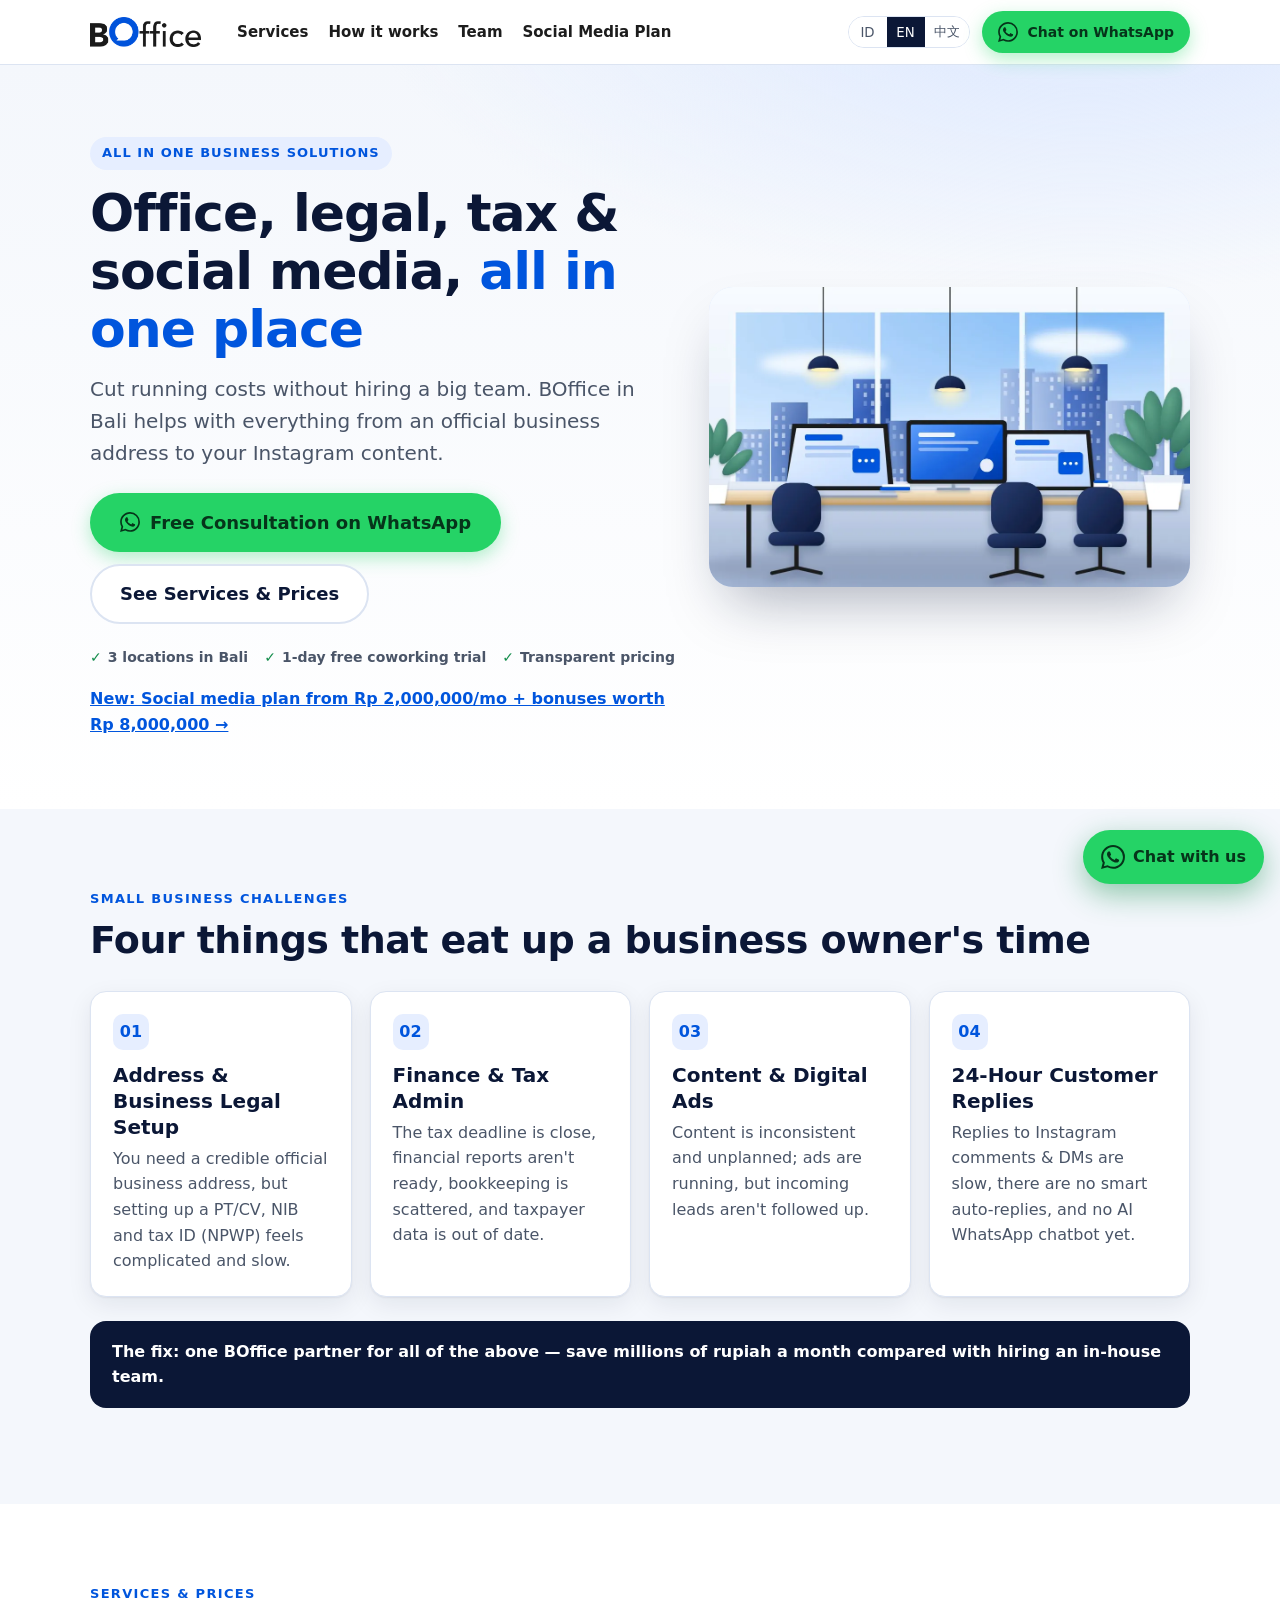
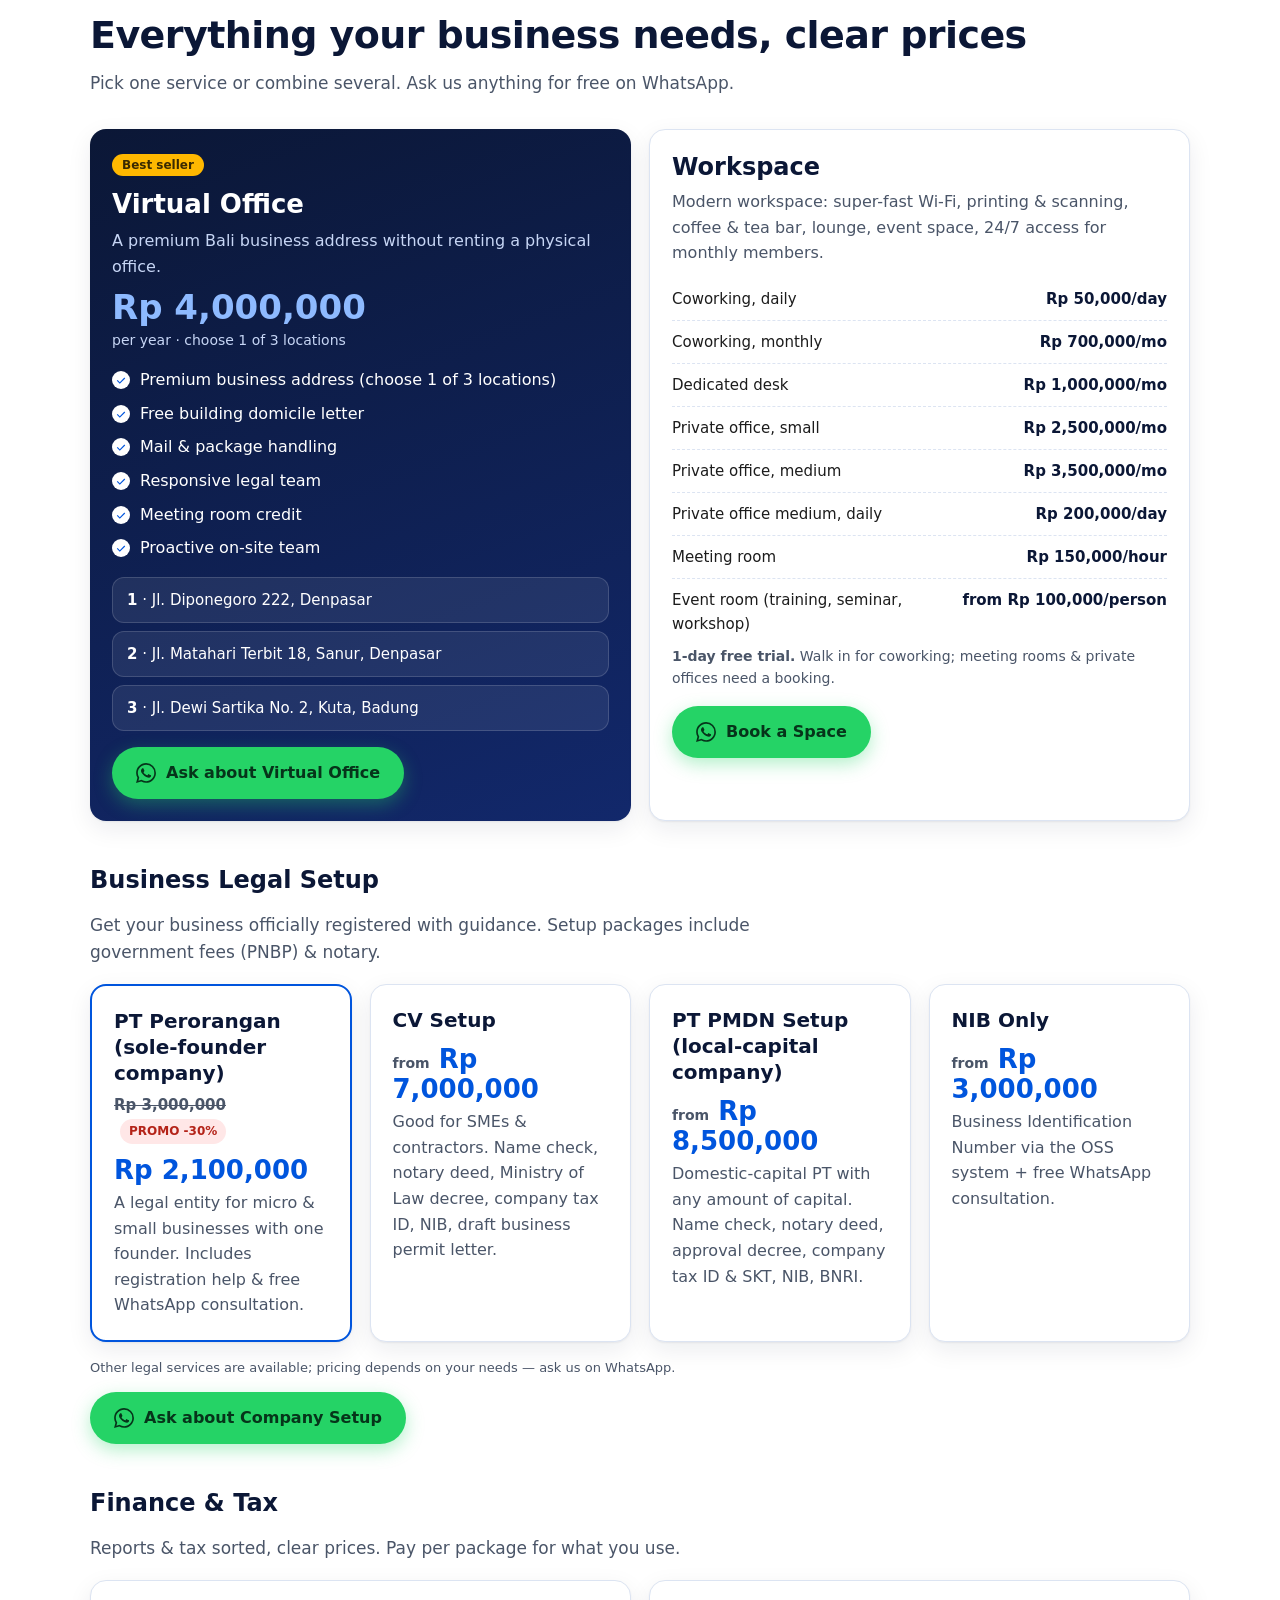
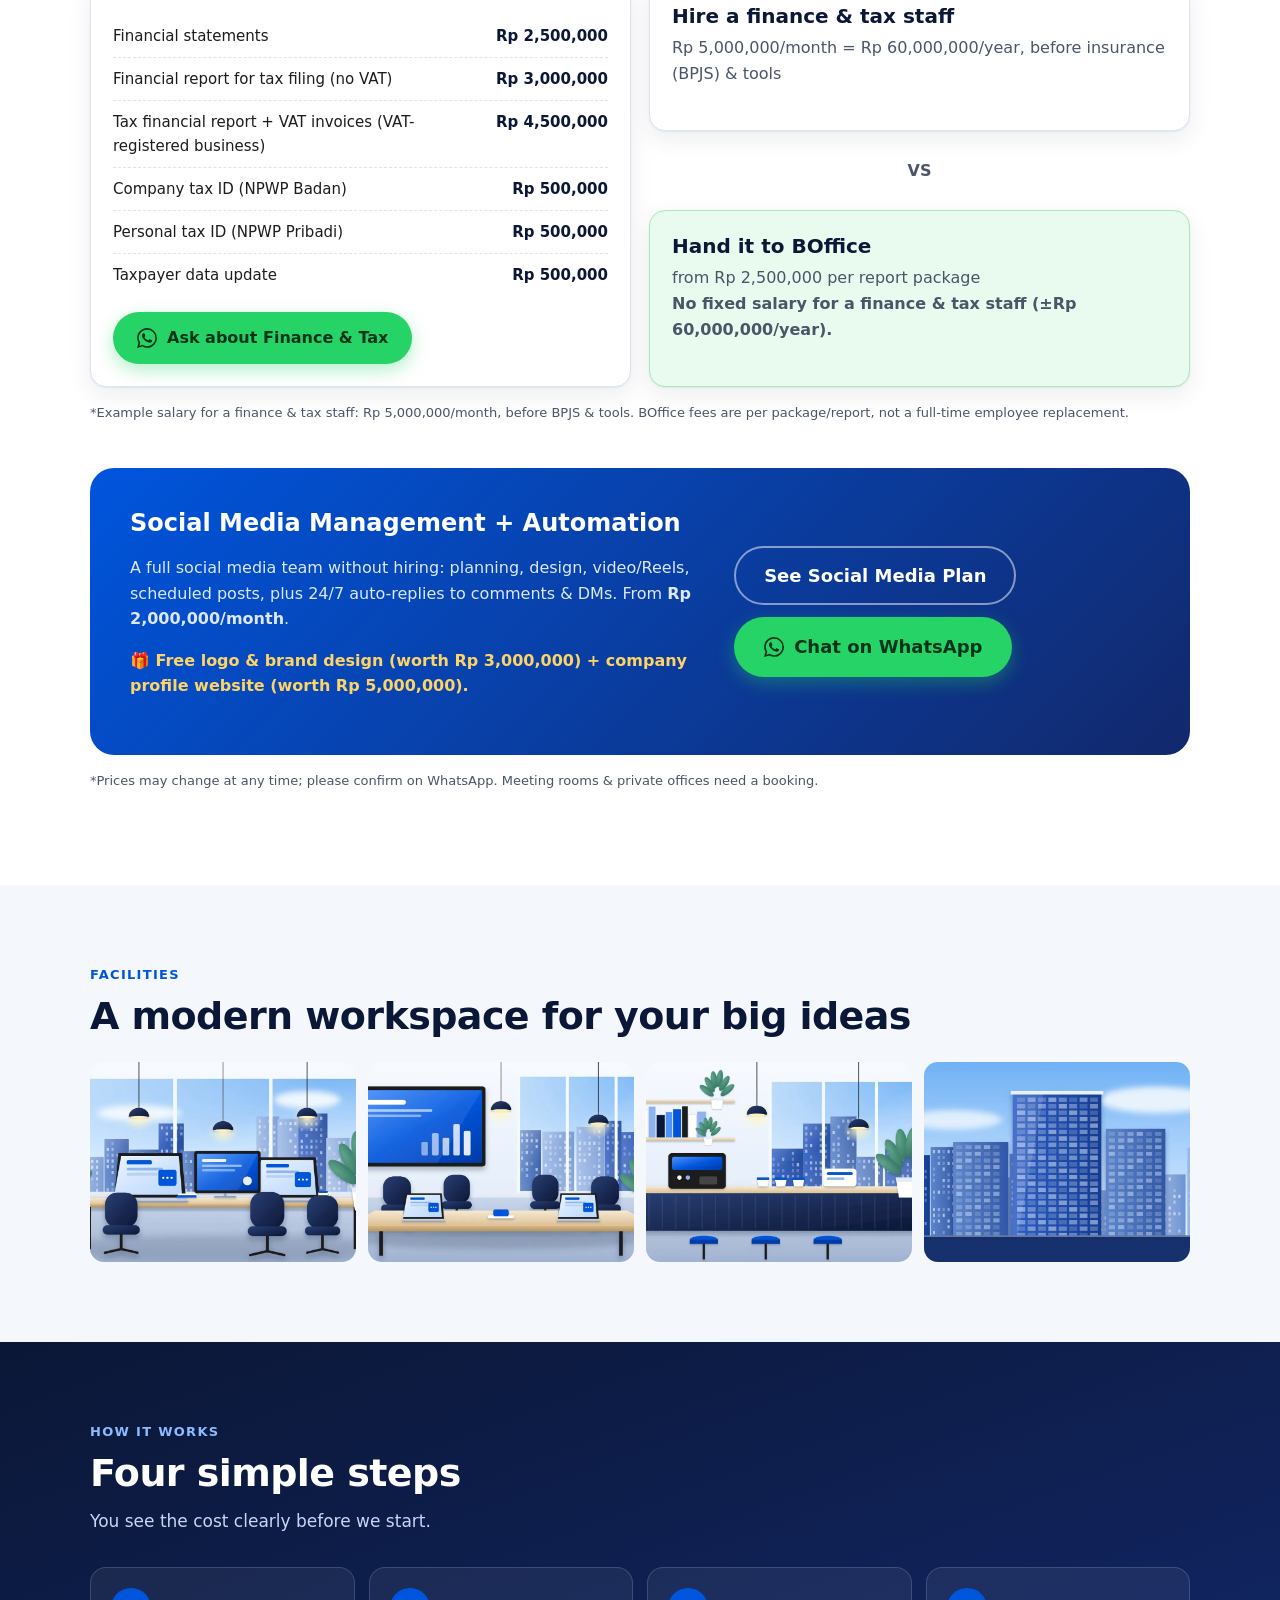
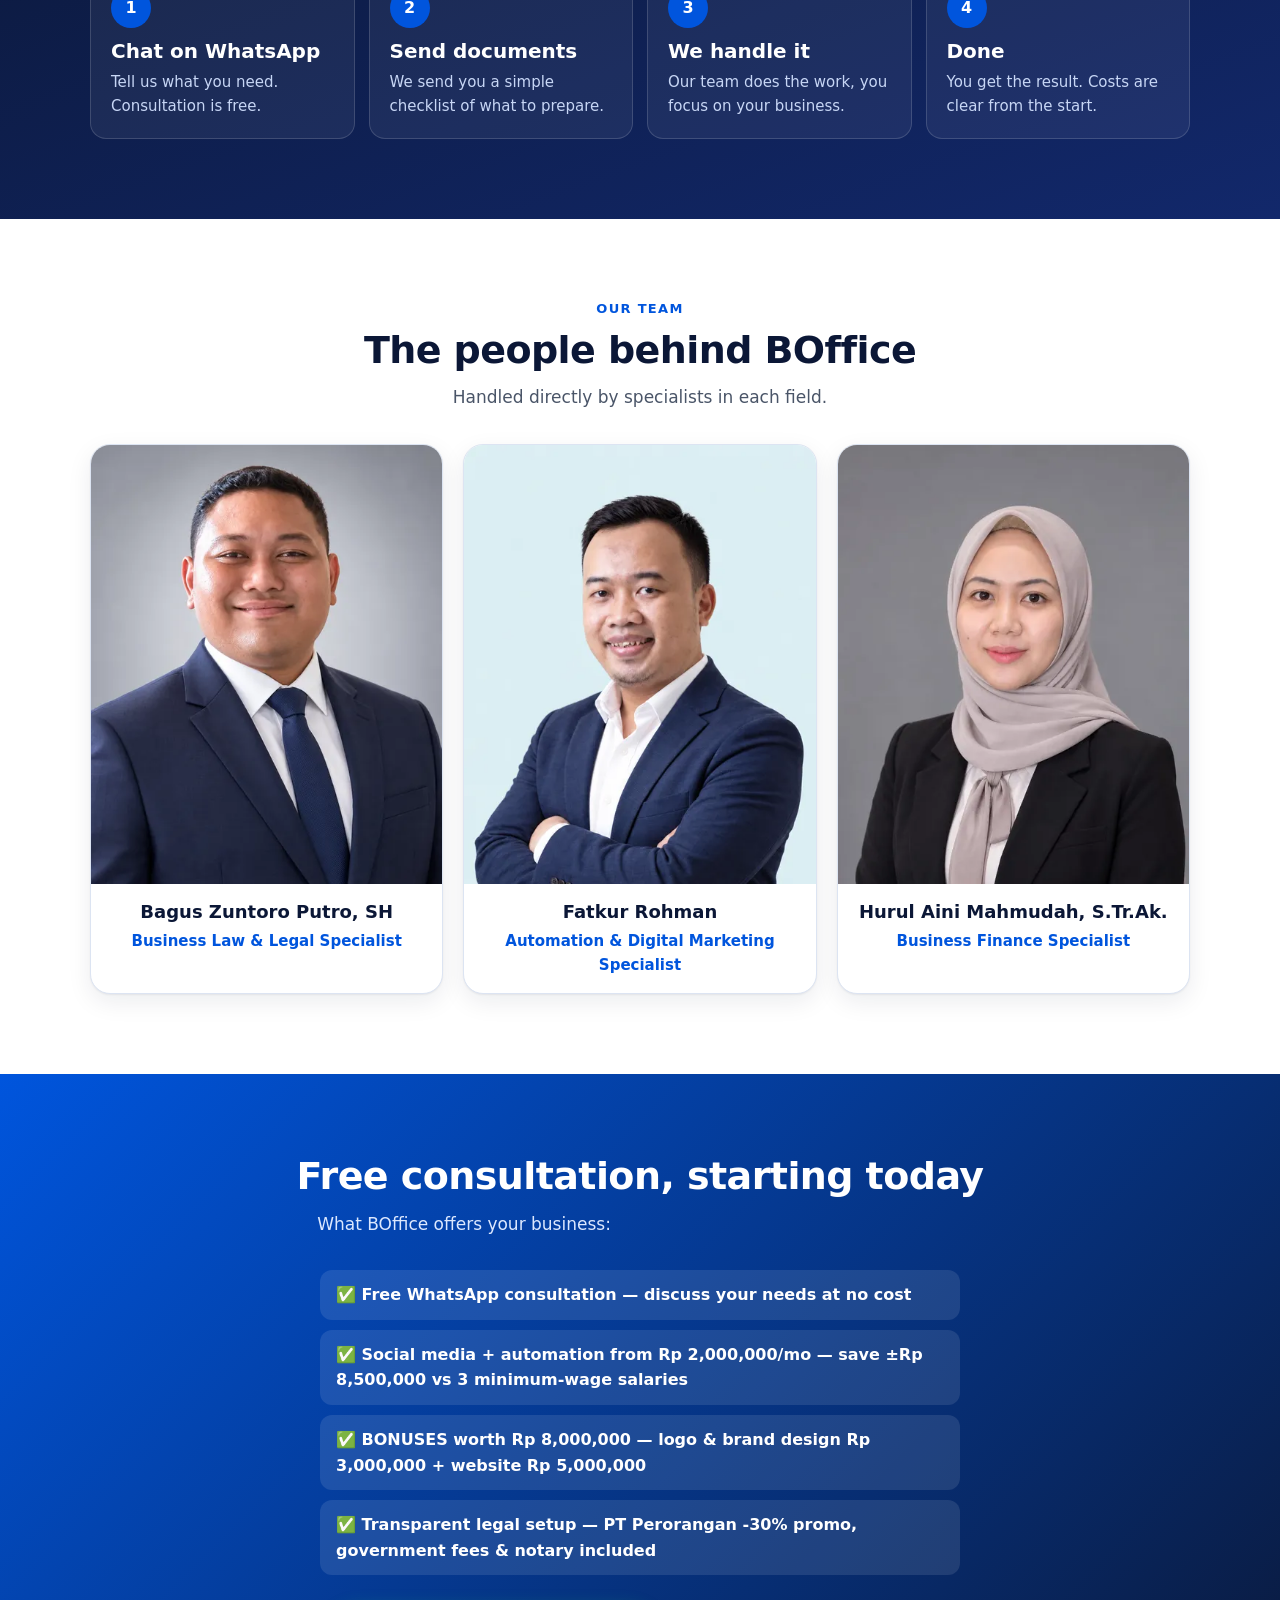
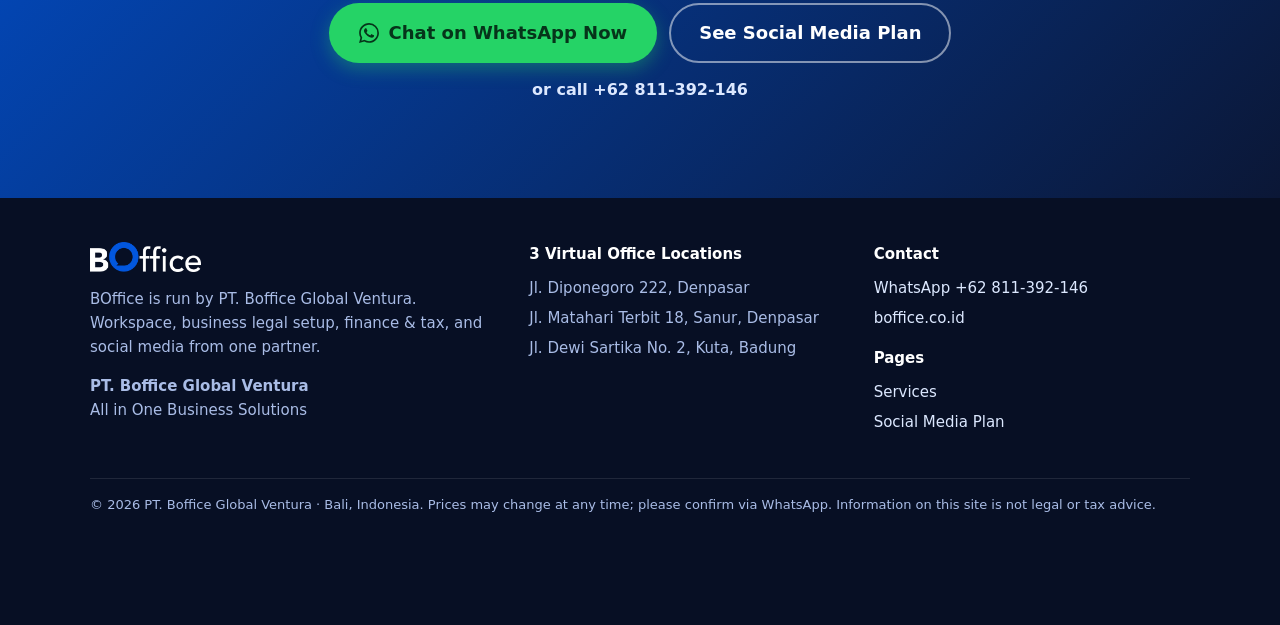
==== index.html @ a7f520ae "Initial BOffice landing pages (ID/EN/ZH)" ====
<!doctype html>
<html lang="id"><head>
<meta charset="utf-8"><meta name="viewport" content="width=device-width,initial-scale=1">
<title data-i18n-title="index_title">BOffice – Virtual Office, Legalitas, Pajak & Sosmed di Bali | All in One Business Solutions</title>
<meta name="description" content="Satu mitra untuk virtual office (3 lokasi di Bali), coworking, pendirian PT/CV, laporan keuangan & pajak, dan kelola media sosial. Konsultasi gratis via WhatsApp." data-i18n-meta="index_desc">
<meta property="og:title" content="BOffice – Virtual Office, Legalitas, Pajak & Sosmed di Bali | All in One Business Solutions" data-i18n-meta="index_title"><meta property="og:description" content="Satu mitra untuk virtual office (3 lokasi di Bali), coworking, pendirian PT/CV, laporan keuangan & pajak, dan kelola media sosial. Konsultasi gratis via WhatsApp." data-i18n-meta="index_desc">
<meta property="og:type" content="website"><meta property="og:url" content="https://boffice.co.id/">
<meta property="og:image" content="https://boffice.co.id/assets/office.webp"><meta name="theme-color" content="#0B1736">
<link rel="canonical" href="https://boffice.co.id/">
<link rel="icon" href="assets/favicon.webp" type="image/webp">
<link rel="preload" as="image" href="assets/office.webp">
<link rel="stylesheet" href="assets/styles.css">
<script src="assets/i18n.js" defer></script>
<script type="application/ld+json">{"@context": "https://schema.org", "@type": "LocalBusiness", "name": "BOffice", "legalName": "PT. Boffice Global Ventura", "slogan": "All in One Business Solutions", "url": "https://boffice.co.id/", "telephone": "+62811392146", "image": "https://boffice.co.id/assets/office.webp", "address": [{"@type": "PostalAddress", "streetAddress": "Jl. Diponegoro 222", "addressLocality": "Denpasar", "addressRegion": "Bali", "addressCountry": "ID"}, {"@type": "PostalAddress", "streetAddress": "Jl. Matahari Terbit 18, Sanur", "addressLocality": "Denpasar", "addressRegion": "Bali", "addressCountry": "ID"}, {"@type": "PostalAddress", "streetAddress": "Jl. Dewi Sartika No. 2, Kuta", "addressLocality": "Badung", "addressRegion": "Bali", "addressCountry": "ID"}]}</script>
</head><body data-page="index">
<svg width="0" height="0" style="position:absolute" aria-hidden="true"><symbol id="wa" viewBox="0 0 24 24"><path fill="currentColor" d="M17.472 14.382c-.297-.149-1.758-.867-2.03-.967-.273-.099-.471-.148-.67.15-.197.297-.767.966-.94 1.164-.173.199-.347.223-.644.075-.297-.15-1.255-.463-2.39-1.475-.883-.788-1.48-1.761-1.653-2.059-.173-.297-.018-.458.13-.606.134-.133.298-.347.446-.52.149-.174.198-.298.298-.497.099-.198.05-.371-.025-.52-.075-.149-.669-1.612-.916-2.207-.242-.579-.487-.5-.669-.51-.173-.008-.371-.01-.57-.01-.198 0-.52.074-.792.372-.272.297-1.04 1.016-1.04 2.479 0 1.462 1.065 2.875 1.213 3.074.149.198 2.096 3.2 5.077 4.487.709.306 1.262.489 1.694.625.712.227 1.36.195 1.871.118.571-.085 1.758-.719 2.006-1.413.248-.694.248-1.289.173-1.413-.074-.124-.272-.198-.57-.347m-5.421 7.403h-.004a9.87 9.87 0 01-5.031-1.378l-.361-.214-3.741.982.998-3.648-.235-.374a9.86 9.86 0 01-1.51-5.26c.001-5.45 4.436-9.884 9.888-9.884 2.64 0 5.122 1.03 6.988 2.898a9.825 9.825 0 012.893 6.994c-.003 5.45-4.437 9.884-9.885 9.884m8.413-18.297A11.815 11.815 0 0012.05 0C5.495 0 .16 5.335.157 11.892c0 2.096.547 4.142 1.588 5.945L.057 24l6.305-1.654a11.882 11.882 0 005.683 1.448h.005c6.554 0 11.89-5.335 11.893-11.893a11.821 11.821 0 00-3.48-8.413Z"/></symbol></svg>
<a class="skip" href="#main" data-i18n="skip">Langsung ke konten</a>
<header class="hd"><div class="wrap">
<a class="logo" href="index.html"><img src="assets/logo.webp" width="400" height="108" data-i18n-attr="alt:logo_alt" alt="Logo BOffice"></a>
<nav class="nav" aria-label="Menu"><a href="#layanan" data-i18n="nav_services">Layanan</a><a href="#cara-kerja" data-i18n="nav_how">Cara Kerja</a><a href="#tim" data-i18n="nav_team">Tim</a><a href="sosmed.html" data-i18n="nav_sosmed">Paket Sosmed</a></nav><div class="sp"></div>
<div class="lang" role="group" data-i18n-attr="aria-label:lang_label" aria-label="Pilih bahasa"><button type="button" data-lang="id" aria-pressed="false">ID</button><button type="button" data-lang="en" aria-pressed="false">EN</button><button type="button" data-lang="zh" aria-pressed="false" lang="zh-Hans">中文</button></div>
<a class="btn btn-wa btn-sm" data-wa="wa_general" href="https://wa.me/62811392146?text=Halo%20BOffice%2C%20saya%20ingin%20konsultasi%20gratis%20tentang%20layanan%20BOffice." rel="noopener" target="_blank"><svg aria-hidden="true" focusable="false"><use href="#wa"/></svg><span data-i18n="wa_short">Chat WhatsApp</span></a>
</div></header>
<main id="main">

<section class="hero"><div class="wrap">
<div>
<span class="eyebrow" data-i18n="h_eyebrow">All in One Business Solutions</span>
<h1 data-i18n="h_title">Urus kantor, legalitas, pajak & sosmed <em>di satu tempat</em></h1>
<p class="lead" data-i18n="h_lead">Hemat biaya operasional tanpa rekrut banyak karyawan. BOffice di Bali siap bantu dari alamat bisnis resmi sampai konten Instagram Anda.</p>
<div class="ctas"><a class="btn btn-wa btn-lg" data-wa="wa_general" href="https://wa.me/62811392146?text=Halo%20BOffice%2C%20saya%20ingin%20konsultasi%20gratis%20tentang%20layanan%20BOffice." rel="noopener" target="_blank"><svg aria-hidden="true" focusable="false"><use href="#wa"/></svg><span data-i18n="h_cta">Konsultasi Gratis via WhatsApp</span></a><a class="btn btn-ghost btn-lg" href="#layanan" data-i18n="h_cta2">Lihat Layanan & Harga</a></div>
<ul class="chips"><li data-i18n="h_chip1">3 lokasi di Bali</li><li data-i18n="h_chip2">Free trial coworking 1 hari</li><li data-i18n="h_chip3">Harga transparan</li></ul>
<p style="margin:18px 0 0"><a href="sosmed.html" style="font-weight:700" data-i18n="h_sos">Baru: Paket Sosmed mulai Rp 2.000.000/bln + bonus senilai Rp 8.000.000 →</a></p>
</div>
<div class="hero-img"><img src="assets/office.webp" width="1200" height="675" fetchpriority="high" data-i18n-attr="alt:h_img_alt" alt="Ruang kerja modern BOffice"></div>
</div></section>

<section class="alt" id="tantangan"><div class="wrap">
<p class="kicker" data-i18n="pain_k">Tantangan UMKM</p><h2 data-i18n="pain_h">Empat urusan yang sering menyita waktu pebisnis</h2>
<div class="grid g4" style="margin-top:28px">
<div class="card"><span class="num">01</span><h3 data-i18n="p1_h">Alamat & Legalitas Usaha</h3><p data-i18n="p1_p">Butuh alamat bisnis resmi yang kredibel, sementara pendirian PT/CV, NIB, dan NPWP terasa rumit dan menyita waktu.</p></div><div class="card"><span class="num">02</span><h3 data-i18n="p2_h">Administrasi Keuangan & Pajak</h3><p data-i18n="p2_p">Tenggat lapor pajak mendekat, laporan keuangan belum siap, pembukuan tercecer, dan data wajib pajak belum diperbarui.</p></div><div class="card"><span class="num">03</span><h3 data-i18n="p3_h">Konten & Iklan Digital</h3><p data-i18n="p3_p">Konten tidak konsisten dan kurang terencana; iklan digital jalan, tetapi prospek yang masuk tidak di-follow-up.</p></div><div class="card"><span class="num">04</span><h3 data-i18n="p4_h">Respon Pelanggan 24 Jam</h3><p data-i18n="p4_p">Balasan komentar & DM Instagram lambat, belum ada balasan otomatis sesuai konteks, dan belum punya WhatsApp chatbot AI.</p></div>
</div>
<p class="callout" data-i18n="pain_sol">Solusinya: satu mitra BOffice untuk semua urusan di atas — hemat hingga jutaan rupiah per bulan dibanding rekrut tim in-house.</p>
</div></section>

<section id="layanan"><div class="wrap">
<p class="kicker" data-i18n="svc_k">Layanan & Harga</p><h2 data-i18n="svc_h">Semua yang bisnis Anda butuhkan, harga jelas</h2><p class="sub" data-i18n="svc_sub">Pilih satu layanan atau gabungkan sesuai kebutuhan. Semua bisa dikonsultasikan gratis via WhatsApp.</p>

<div class="svc" id="virtual-office">
<div class="feat">
<div class="card featured">
<span class="tag" style="background:#FFB800;color:#3A2A00;font-size:12px;font-weight:800;padding:4px 10px;border-radius:999px" data-i18n="tag_top">Unggulan</span>
<h3 style="margin-top:12px;font-size:26px" data-i18n="vo_h">Virtual Office</h3><p data-i18n="vo_p">Alamat bisnis premium di Bali tanpa sewa kantor fisik.</p>
<div class="big"><span data-p="4000000">Rp 4.000.000</span></div><div class="per" data-i18n="per_year">per tahun · pilih 1 dari 3 lokasi</div>
<ul class="ticks"><li data-i18n="vo_f1">Alamat bisnis premium (pilih 1 dari 3 lokasi)</li><li data-i18n="vo_f2">Surat keterangan gedung gratis</li><li data-i18n="vo_f3">Mail & package handling</li><li data-i18n="vo_f4">Tim legal responsif</li><li data-i18n="vo_f5">Kredit ruang meeting</li><li data-i18n="vo_f6">Tim proaktif di lokasi</li></ul>
<ul class="locs"><li><b>1</b> · <span data-i18n="loc1">Jl. Diponegoro 222, Denpasar</span></li><li><b>2</b> · <span data-i18n="loc2">Jl. Matahari Terbit 18, Sanur, Denpasar</span></li><li><b>3</b> · <span data-i18n="loc3">Jl. Dewi Sartika No. 2, Kuta, Badung</span></li></ul>
<a class="btn btn-wa" data-wa="wa_vo" href="https://wa.me/62811392146?text=Halo%20BOffice%2C%20saya%20tertarik%20Virtual%20Office%20%28Rp%204.000.000/tahun%29.%20Mohon%20info%20lokasi%20%26%20ketersediaannya." rel="noopener" target="_blank"><svg aria-hidden="true" focusable="false"><use href="#wa"/></svg><span data-i18n="vo_cta">Tanya Virtual Office</span></a>
</div>
<div class="card" id="working-space">
<h3 style="font-size:24px" data-i18n="ws_h">Working Space</h3><p data-i18n="ws_p">Ruang kerja modern: Wi-Fi super cepat, printing & scanning, coffee & tea bar, lounge, event space, akses 24/7 untuk member bulanan.</p>
<ul class="plist">
<li><span data-i18n="ws_cw">Coworking harian</span><b><span data-p="50000">Rp 50.000</span><span data-i18n="u_day">/hari</span></b></li>
<li><span data-i18n="ws_cwm">Coworking bulanan</span><b><span data-p="700000">Rp 700.000</span><span data-i18n="u_mo">/bln</span></b></li>
<li><span data-i18n="ws_dd">Dedicated desk (meja tetap)</span><b><span data-p="1000000">Rp 1.000.000</span><span data-i18n="u_mo">/bln</span></b></li>
<li><span data-i18n="ws_ps">Private office small</span><b><span data-p="2500000">Rp 2.500.000</span><span data-i18n="u_mo">/bln</span></b></li>
<li><span data-i18n="ws_pm">Private office medium</span><b><span data-p="3500000">Rp 3.500.000</span><span data-i18n="u_mo">/bln</span></b></li>
<li><span data-i18n="ws_pmd">Private office medium harian</span><b><span data-p="200000">Rp 200.000</span><span data-i18n="u_day">/hari</span></b></li>
<li><span data-i18n="ws_mt">Ruang meeting</span><b><span data-p="150000">Rp 150.000</span><span data-i18n="u_hr">/jam</span></b></li>
<li><span data-i18n="ws_ev">Ruang acara (training, seminar, workshop)</span><b data-i18n="u_from_pp">mulai Rp 100.000/orang</b></li>
</ul>
<p class="note" style="font-size:14px" data-i18n="ws_trial"><b>Free trial 1 hari.</b> Coworking bisa langsung datang; ruang meeting & private office perlu reservasi.</p>
<a class="btn btn-wa" data-wa="wa_space" href="https://wa.me/62811392146?text=Halo%20BOffice%2C%20saya%20ingin%20tanya%20ruang%20kerja%20%28coworking%20/%20desk%20/%20private%20office%20/%20meeting%20/%20acara%29." rel="noopener" target="_blank"><svg aria-hidden="true" focusable="false"><use href="#wa"/></svg><span data-i18n="ws_cta">Reservasi Ruang</span></a>
</div>
</div></div>

<div class="svc" id="legalitas">
<div class="svc-hd"><h3 style="font-size:24px;margin:0" data-i18n="lg_h">Legalitas Usaha</h3></div>
<p class="sub" style="margin-bottom:18px" data-i18n="lg_p">Badan usaha resmi, proses didampingi. Paket pendirian sudah termasuk PNBP & jasa notaris.</p>
<div class="grid g4">
<div class="card" style="border:2px solid var(--b)"><h3 data-i18n="lg1_h">PT Perorangan</h3><div><span class="strike"><span data-p="3000000">Rp 3.000.000</span></span><span class="badge" data-i18n="promo">PROMO -30%</span></div><div class="price"><span data-p="2100000">Rp 2.100.000</span></div><p data-i18n="lg1_p">Badan hukum untuk usaha mikro & kecil dengan satu pendiri. Termasuk pendampingan pendaftaran & konsultasi WhatsApp gratis.</p></div>
<div class="card"><h3 data-i18n="lg2_h">Pendirian CV</h3><div class="price"><small data-i18n="from">mulai</small> <span data-p="7000000">Rp 7.000.000</span></div><p data-i18n="lg2_p">Cocok untuk UMKM & kontraktor. Nama, akta notaris, SK Kemenkumham, NPWP Badan, NIB, draft surat izin usaha.</p></div>
<div class="card"><h3 data-i18n="lg3_h">Pendirian PT PMDN</h3><div class="price"><small data-i18n="from">mulai</small> <span data-p="8500000">Rp 8.500.000</span></div><p data-i18n="lg3_p">PT modal dalam negeri, bebas modal berapa saja. Nama, akta notaris, SK pengesahan, NPWP Badan & SKT, NIB, BNRI.</p></div>
<div class="card"><h3 data-i18n="lg4_h">NIB Only</h3><div class="price"><small data-i18n="from">mulai</small> <span data-p="3000000">Rp 3.000.000</span></div><p data-i18n="lg4_p">Nomor Induk Berusaha melalui sistem OSS + konsultasi WhatsApp gratis.</p></div>
</div>
<p class="note" data-i18n="lg_note">Layanan legal lainnya tersedia, biaya disesuaikan kebutuhan — konsultasikan via WhatsApp.</p>
<a class="btn btn-wa" data-wa="wa_legal" href="https://wa.me/62811392146?text=Halo%20BOffice%2C%20saya%20ingin%20konsultasi%20pendirian%20usaha%20%28PT%20Perorangan%20/%20CV%20/%20PT%20/%20NIB%29." rel="noopener" target="_blank"><svg aria-hidden="true" focusable="false"><use href="#wa"/></svg><span data-i18n="lg_cta">Konsultasi Legalitas</span></a>
</div>

<div class="svc" id="keuangan">
<div class="svc-hd"><h3 style="font-size:24px;margin:0" data-i18n="fn_h">Keuangan & Pajak</h3></div>
<p class="sub" style="margin-bottom:18px" data-i18n="fn_p">Laporan & pajak beres, harga jelas. Bayar per paket sesuai layanan yang diambil.</p>
<div class="feat">
<div class="card"><ul class="plist">
<li><span data-i18n="fn1">Penyusunan laporan keuangan</span><b><span data-p="2500000">Rp 2.500.000</span></b></li>
<li><span data-i18n="fn2">Laporan keuangan untuk pelaporan pajak (tanpa PPN)</span><b><span data-p="3000000">Rp 3.000.000</span></b></li>
<li><span data-i18n="fn3">Laporan keuangan pajak + faktur PPN (usaha PKP)</span><b><span data-p="4500000">Rp 4.500.000</span></b></li>
<li><span data-i18n="fn4">NPWP Badan</span><b><span data-p="500000">Rp 500.000</span></b></li>
<li><span data-i18n="fn5">NPWP Pribadi</span><b><span data-p="500000">Rp 500.000</span></b></li>
<li><span data-i18n="fn6">Perubahan data wajib pajak</span><b><span data-p="500000">Rp 500.000</span></b></li>
</ul><a class="btn btn-wa" data-wa="wa_fin" href="https://wa.me/62811392146?text=Halo%20BOffice%2C%20saya%20ingin%20konsultasi%20laporan%20keuangan%20%26%20pajak%20usaha%20saya." rel="noopener" target="_blank"><svg aria-hidden="true" focusable="false"><use href="#wa"/></svg><span data-i18n="fn_cta">Konsultasi Keuangan & Pajak</span></a></div>
<div class="vs">
<div class="card bad"><h3 data-i18n="fn_vs_bad">Rekrut staff keuangan & pajak</h3><p data-i18n="fn_vs_bad_p">Rp 5.000.000/bulan = Rp 60.000.000/tahun, belum BPJS & tools</p></div>
<div class="vsx" data-i18n="vs">VS</div>
<div class="card good"><h3 data-i18n="fn_vs_good">Serahkan ke BOffice</h3><p data-i18n="fn_vs_good_p">mulai Rp 2.500.000 per paket laporan</p><p class="save" data-i18n="fn_save">Tanpa menanggung gaji tetap staff keuangan & pajak (±Rp 60.000.000/tahun).</p></div>
</div>
</div>
<p class="note" data-i18n="fn_note">*Ilustrasi gaji staff keuangan & pajak Rp 5.000.000/bln, belum termasuk BPJS & tools. Biaya BOffice dihitung per paket/laporan, bukan pengganti karyawan penuh waktu.</p>
</div>

<div class="svc" id="sosmed">
<div class="teaser">
<div><h3 data-i18n="sm_h">Social Media Management + Automation</h3><p data-i18n="sm_p">Tim sosmed lengkap tanpa rekrut karyawan: planning, desain, video/Reels, posting terjadwal, plus otomasi balas komentar & DM 24 jam. Mulai <b>Rp 2.000.000/bulan</b>.</p><p style="font-weight:700;color:#FFD466" data-i18n="sm_bonus">🎁 Bonus logo & brand desain (senilai Rp 3.000.000) + website company profile (senilai Rp 5.000.000).</p></div>
<div class="ctas"><a class="btn btn-ghost btn-lg" href="sosmed.html" data-i18n="sm_cta">Lihat Paket Sosmed</a><a class="btn btn-wa btn-lg" data-wa="wa_sosmed" href="https://wa.me/62811392146?text=Halo%20BOffice%2C%20saya%20tertarik%20paket%20Social%20Media%20Management%20%2B%20Automation%20mulai%20Rp%202.000.000/bulan%20dengan%20bonus%20logo%20%26%20website%20company%20profile.%20Boleh%20info%20lebih%20lanjut%3F" rel="noopener" target="_blank"><svg aria-hidden="true" focusable="false"><use href="#wa"/></svg><span data-i18n="wa_short">Chat WhatsApp</span></a></div>
</div></div>
<p class="note" data-i18n="price_note">*Harga dapat berubah sewaktu-waktu; silakan konsultasikan via WhatsApp. Ruang meeting & private office perlu reservasi.</p>
</div></section>

<section class="alt" id="fasilitas"><div class="wrap">
<p class="kicker" data-i18n="fac_k">Fasilitas</p><h2 data-i18n="fac_h">Ruang kerja modern untuk ide besar Anda</h2>
<div class="gal">
<img src="assets/office.webp" width="1200" height="675" loading="lazy" decoding="async" data-i18n-attr="alt:g1" alt="Area kerja BOffice">
<img src="assets/meeting.webp" width="1200" height="675" loading="lazy" decoding="async" data-i18n-attr="alt:g2" alt="Ruang meeting BOffice">
<img src="assets/lounge.webp" width="1200" height="675" loading="lazy" decoding="async" data-i18n-attr="alt:g3" alt="Lounge & coffee bar BOffice">
<img src="assets/tower.webp" width="1200" height="675" loading="lazy" decoding="async" data-i18n-attr="alt:g4" alt="Gedung perkantoran di Bali">
</div></div></section>

<section class="dark" id="cara-kerja"><div class="wrap">
<p class="kicker" data-i18n="how_k">Cara Kerja</p><h2 data-i18n="how_h">Empat langkah, tanpa ribet</h2><p class="sub" data-i18n="how_sub">Biaya tertera jelas sebelum mulai.</p>
<ol class="steps"><li><h3 data-i18n="step1_h">Chat WhatsApp</h3><p data-i18n="step1_p">Ceritakan kebutuhan Anda. Konsultasi gratis.</p></li><li><h3 data-i18n="step2_h">Kirim dokumen</h3><p data-i18n="step2_p">Kami beri daftar dokumen yang perlu disiapkan.</p></li><li><h3 data-i18n="step3_h">Kami proses</h3><p data-i18n="step3_p">Tim kami mengerjakan, Anda fokus ke bisnis.</p></li><li><h3 data-i18n="step4_h">Selesai</h3><p data-i18n="step4_p">Hasil diserahkan. Biaya jelas sejak awal.</p></li></ol>
</div></section>

<section id="tim"><div class="wrap center">
<p class="kicker" data-i18n="team_k">Tim Kami</p><h2 data-i18n="team_h">Orang di balik layanan BOffice</h2><p class="sub" data-i18n="team_sub">Ditangani langsung oleh spesialis di bidangnya.</p>
<div class="team">
<div class="tm"><img src="assets/team-bagus.webp" width="480" height="600" loading="lazy" decoding="async" data-i18n-attr="alt:t1_alt" alt="Foto Bagus Zuntoro Putro, SH"><div><h3>Bagus Zuntoro Putro, SH</h3><p data-i18n="t1_r">Spesialis Hukum Bisnis dan Legal</p></div></div>
<div class="tm"><img src="assets/team-fatkur.webp" width="480" height="600" loading="lazy" decoding="async" data-i18n-attr="alt:t2_alt" alt="Foto Fatkur Rohman"><div><h3>Fatkur Rohman</h3><p data-i18n="t2_r">Automation & Digital Marketing Spesialis</p></div></div>
<div class="tm"><img src="assets/team-hurul.webp" width="480" height="600" loading="lazy" decoding="async" data-i18n-attr="alt:t3_alt" alt="Foto Hurul Aini Mahmudah, S.Tr.Ak."><div><h3>Hurul Aini Mahmudah, S.Tr.Ak.</h3><p data-i18n="t3_r">Business Finance Specialist</p></div></div>
</div></div></section>

<section class="final" id="kontak"><div class="wrap">
<h2 data-i18n="fin_h">Konsultasi gratis, mulai hari ini</h2><p class="sub" data-i18n="fin_sub">Penawaran untuk usaha Anda bersama BOffice:</p>
<ul class="offer"><li data-i18n="o1">✅ Konsultasi WhatsApp gratis — diskusi kebutuhan tanpa biaya</li><li data-i18n="o2">✅ Sosmed + automation mulai Rp 2.000.000/bln — hemat ±Rp 8.500.000 vs 3 gaji UMK</li><li data-i18n="o3">✅ BONUS senilai Rp 8.000.000 — logo & brand desain Rp 3.000.000 + website Rp 5.000.000</li><li data-i18n="o4">✅ Legalitas transparan — PT Perorangan promo -30%, termasuk PNBP & notaris</li></ul>
<div class="ctas"><a class="btn btn-wa btn-lg" data-wa="wa_general" href="https://wa.me/62811392146?text=Halo%20BOffice%2C%20saya%20ingin%20konsultasi%20gratis%20tentang%20layanan%20BOffice." rel="noopener" target="_blank"><svg aria-hidden="true" focusable="false"><use href="#wa"/></svg><span data-i18n="fin_cta">Chat WhatsApp Sekarang</span></a><a class="btn btn-ghost btn-lg" href="sosmed.html" data-i18n="sm_cta">Lihat Paket Sosmed</a></div>
<p class="phone" data-i18n="fin_phone">atau hubungi +62 811-392-146</p>
</div></section>

</main>
<footer class="ft"><div class="wrap">
<div><img src="assets/logo_white.webp" width="400" height="108" loading="lazy" data-i18n-attr="alt:logo_alt" alt="Logo BOffice"><p data-i18n="ft_about">BOffice dikelola oleh PT. Boffice Global Ventura. Ruang kerja, legalitas, keuangan & pajak, hingga media sosial dalam satu mitra.</p><p><b>PT. Boffice Global Ventura</b><br><span data-i18n="tagline">All in One Business Solutions</span></p></div>
<div><h4 data-i18n="ft_loc">3 Lokasi Virtual Office</h4><ul><li data-i18n="loc1">Jl. Diponegoro 222, Denpasar</li><li data-i18n="loc2">Jl. Matahari Terbit 18, Sanur, Denpasar</li><li data-i18n="loc3">Jl. Dewi Sartika No. 2, Kuta, Badung</li></ul></div>
<div><h4 data-i18n="ft_contact">Kontak</h4><ul><li><a data-wa="wa_general" href="https://wa.me/62811392146?text=Halo%20BOffice%2C%20saya%20ingin%20konsultasi%20gratis%20tentang%20layanan%20BOffice." rel="noopener" target="_blank">WhatsApp +62 811-392-146</a></li><li><a href="https://boffice.co.id">boffice.co.id</a></li></ul>
<h4 style="margin-top:16px" data-i18n="ft_links">Halaman</h4><ul><li><a href="index.html#layanan" data-i18n="nav_services">Layanan</a></li><li><a href="sosmed.html" data-i18n="nav_sosmed">Paket Sosmed</a></li></ul></div>
<p class="copy" data-i18n="ft_copy">© 2026 PT. Boffice Global Ventura · Bali, Indonesia. Harga dapat berubah sewaktu-waktu; konsultasikan via WhatsApp. Informasi di situs ini bukan nasihat hukum atau pajak.</p>
</div></footer>
<a class="fab" data-wa="wa_general" href="https://wa.me/62811392146?text=Halo%20BOffice%2C%20saya%20ingin%20konsultasi%20gratis%20tentang%20layanan%20BOffice." rel="noopener" target="_blank" data-i18n-attr="aria-label:fab_aria" aria-label="Chat WhatsApp BOffice +62 811-392-146"><svg aria-hidden="true" focusable="false"><use href="#wa"/></svg><span data-i18n="fab">Chat Kami</span></a>
</body></html>
---- assets/styles.css ----
:root{--b:#0055DD;--b2:#0B5FFF;--bd:#0044B8;--n:#0B1736;--n2:#12286B;--ink:#1C1C1C;--mut:#4A5568;--bg:#F4F7FC;--line:#DCE4F2;--wa:#25D366;--wad:#128C4A;--r:16px;--sh:0 1px 2px rgba(11,23,54,.06),0 8px 24px rgba(11,23,54,.08)}
*{box-sizing:border-box}html{scroll-behavior:smooth;scroll-padding-top:72px}
body{margin:0;font:16px/1.6 system-ui,-apple-system,"Segoe UI",Roboto,Inter,"Helvetica Neue",Arial,"PingFang SC","Microsoft YaHei","Noto Sans SC",sans-serif;color:var(--ink);background:#fff;-webkit-font-smoothing:antialiased}
img{max-width:100%;height:auto;display:block}
a{color:var(--b)}
a:focus-visible,button:focus-visible{outline:3px solid #FFB800;outline-offset:3px;border-radius:8px}
.wrap{max-width:1140px;margin:0 auto;padding:0 20px}
.skip{position:absolute;left:-999px;top:8px;background:#fff;padding:8px 12px;z-index:99}.skip:focus{left:8px}
/* header */
.hd{position:sticky;top:0;z-index:50;background:rgba(255,255,255,.96);backdrop-filter:saturate(1.4) blur(8px);border-bottom:1px solid var(--line)}
.hd .wrap{display:flex;align-items:center;gap:12px;height:64px}
.hd .logo img{height:30px;width:auto}
.nav{display:none;gap:20px;margin-left:24px}
.nav a{color:var(--ink);text-decoration:none;font-weight:600;font-size:15px}.nav a:hover{color:var(--b)}
.sp{flex:1}
.lang{display:flex;border:1px solid var(--line);border-radius:999px;overflow:hidden}
.lang button{border:0;background:#fff;padding:6px 9px;font:600 13px/1 inherit;font-family:inherit;color:var(--mut);cursor:pointer;min-width:38px}
.lang button[aria-pressed=true]{background:var(--n);color:#fff}
.hd .btn-wa{display:none}
@media(min-width:900px){.nav{display:flex}.hd .btn-wa{display:inline-flex}}
/* buttons */
.btn{display:inline-flex;align-items:center;justify-content:center;gap:10px;padding:14px 22px;border-radius:999px;font-weight:700;font-size:16px;text-decoration:none;border:2px solid transparent;transition:transform .15s,box-shadow .15s;line-height:1.2;text-align:center}
.btn:hover{transform:translateY(-1px)}
.btn-wa{background:var(--wa);color:#06341A;box-shadow:0 6px 18px rgba(37,211,102,.35)}
.btn-wa:hover{background:#1fbe5a}
.btn-wa svg{width:20px;height:20px;flex:none}
.btn-sm{padding:9px 14px;font-size:14px}
.btn-ghost{background:#fff;color:var(--n);border-color:var(--line)}
.btn-ghost:hover{border-color:var(--b);color:var(--b)}
.btn-lg{padding:17px 28px;font-size:18px}
/* hero */
.hero{background:radial-gradient(1200px 500px at 85% -10%,#DCE8FF 0,transparent 60%),linear-gradient(180deg,#F4F7FC,#fff);padding:40px 0 48px}
.hero .wrap{display:grid;gap:32px;align-items:center}
@media(min-width:900px){.hero{padding:72px 0}.hero .wrap{grid-template-columns:1.1fr .9fr}}
.eyebrow{display:inline-block;font-size:13px;font-weight:700;letter-spacing:.08em;text-transform:uppercase;color:var(--b);background:#E6EEFF;padding:6px 12px;border-radius:999px}
h1{font-size:clamp(30px,6vw,52px);line-height:1.12;margin:14px 0 14px;color:var(--n);letter-spacing:-.02em}
h1 em,h2 em{font-style:normal;color:var(--b)}
.lead{font-size:clamp(17px,2.2vw,20px);color:var(--mut);margin:0 0 24px;max-width:38em}
.ctas{display:flex;flex-wrap:wrap;gap:12px}
.chips{display:flex;flex-wrap:wrap;gap:8px 16px;margin:22px 0 0;padding:0;list-style:none;font-size:14px;color:var(--mut);font-weight:600}
.chips li::before{content:"✓";color:var(--wad);font-weight:800;margin-right:6px}
.hero-img{border-radius:24px;overflow:hidden;box-shadow:0 30px 60px -20px rgba(11,23,54,.35);aspect-ratio:16/10;background:#DCE8FF}
.hero-img img{width:100%;height:100%;object-fit:cover}
.price-pill{display:inline-flex;align-items:baseline;gap:8px;background:var(--n);color:#fff;padding:10px 18px;border-radius:14px;margin:0 0 22px;font-weight:700}
.price-pill b{font-size:26px;color:#8EBAFF}
/* sections */
section{padding:56px 0}
@media(min-width:900px){section{padding:80px 0}}
.alt{background:var(--bg)}
.dark{background:linear-gradient(160deg,var(--n),var(--n2));color:#fff}
.dark h2,.dark h3{color:#fff}.dark .sub{color:#C7D6F5}
.kicker{font-size:13px;font-weight:800;letter-spacing:.1em;text-transform:uppercase;color:var(--b);margin:0 0 8px}
.dark .kicker{color:#8EBAFF}
h2{font-size:clamp(26px,4.2vw,38px);line-height:1.18;margin:0 0 12px;color:var(--n);letter-spacing:-.015em}
.sub{color:var(--mut);margin:0 0 32px;max-width:44em;font-size:17px}
.center{text-align:center}.center .sub{margin-left:auto;margin-right:auto}
h3{font-size:20px;line-height:1.3;margin:0 0 6px;color:var(--n)}
.grid{display:grid;gap:18px}
@media(min-width:640px){.g2{grid-template-columns:repeat(2,1fr)}.g3{grid-template-columns:repeat(2,1fr)}.g4{grid-template-columns:repeat(2,1fr)}}
@media(min-width:980px){.g3{grid-template-columns:repeat(3,1fr)}.g4{grid-template-columns:repeat(4,1fr)}}
.card{background:#fff;border:1px solid var(--line);border-radius:var(--r);padding:22px;box-shadow:var(--sh)}
.card p{margin:0;color:var(--mut)}
.num{display:inline-grid;place-items:center;width:36px;height:36px;border-radius:10px;background:#E6EEFF;color:var(--b);font-weight:800;margin-bottom:12px}
.ic{font-size:26px;line-height:1;margin-bottom:12px}
.callout{margin-top:24px;padding:18px 22px;border-radius:var(--r);background:var(--n);color:#fff;font-weight:600}
.callout a{color:#8EBAFF}
/* services */
.svc{scroll-margin-top:80px;margin-top:44px}
.svc:first-of-type{margin-top:0}
.svc-hd{display:flex;align-items:center;gap:12px;margin-bottom:16px}
.svc-hd .tag{font-size:12px;font-weight:800;letter-spacing:.08em;text-transform:uppercase;color:#fff;background:var(--b);padding:4px 10px;border-radius:999px}
.feat{display:grid;gap:18px}
@media(min-width:900px){.feat{grid-template-columns:1fr 1fr}}
.featured{background:linear-gradient(160deg,var(--n),var(--n2));color:#fff;border:0}
.featured h3{color:#fff}.featured p{color:#C7D6F5}
.big{font-size:34px;font-weight:800;color:#8EBAFF;line-height:1.1;margin:10px 0 2px}
.per{font-size:14px;color:#C7D6F5;margin-bottom:16px}
.ticks{list-style:none;padding:0;margin:14px 0 0;display:grid;gap:8px}
.ticks li{padding-left:28px;position:relative}
.ticks li::before{content:"";position:absolute;left:0;top:4px;width:18px;height:18px;border-radius:50%;background:#E6EEFF url("data:image/svg+xml,%3Csvg xmlns='http://www.w3.org/2000/svg' viewBox='0 0 20 20'%3E%3Cpath fill='%230055DD' d='M8 13.6 4.4 10l-1.4 1.4L8 16.4l9-9L15.6 6z'/%3E%3C/svg%3E") center/12px no-repeat}
.featured .ticks li::before{background-color:#fff}
.locs{list-style:none;padding:0;margin:16px 0 0;display:grid;gap:8px}
.locs li{background:rgba(255,255,255,.08);border:1px solid rgba(255,255,255,.15);border-radius:12px;padding:10px 14px;font-size:15px}
.locs b{color:#fff}
.plist{list-style:none;padding:0;margin:12px 0 0}
.plist li{display:flex;justify-content:space-between;gap:12px;padding:9px 0;border-bottom:1px dashed var(--line);font-size:15px}
.plist li:last-child{border-bottom:0}
.plist b{color:var(--n);white-space:nowrap}
.price{font-size:26px;font-weight:800;color:var(--b);margin:12px 0 4px;line-height:1.15}
.price small{font-size:14px;color:var(--mut);font-weight:600}
.strike{text-decoration:line-through;color:var(--mut);font-size:15px;font-weight:600}
.badge{display:inline-block;background:#FFE7E7;color:#B42318;font-size:12px;font-weight:800;padding:3px 9px;border-radius:999px;margin-left:6px;vertical-align:middle}
.card .btn{margin-top:16px}
.note{font-size:13px;color:var(--mut);margin-top:16px}
.dark .note{color:#A9BCE6}
.vs{display:grid;gap:14px;align-items:stretch}
@media(min-width:760px){.vs{grid-template-columns:1fr auto 1fr}}
.vs .vsx{display:grid;place-items:center;font-weight:800;color:var(--mut)}
.vs .bad{background:#fff}.vs .good{background:#E9FBEF;border-color:#A7E8BD}
.vs .good .price{color:var(--wad)}
.save{margin-top:14px;font-weight:700;color:var(--n)}
.teaser{display:grid;gap:22px;align-items:center;background:linear-gradient(135deg,#0055DD,#12286B);color:#fff;border-radius:24px;padding:28px}
.teaser h3{color:#fff;font-size:24px}.teaser p{color:#DCE8FF}
@media(min-width:900px){.teaser{grid-template-columns:1.4fr 1fr;padding:40px}}
.teaser .btn-ghost{background:transparent;color:#fff;border-color:rgba(255,255,255,.5)}
/* gallery */
.gal{display:grid;grid-template-columns:repeat(2,1fr);gap:12px;margin-top:24px}
@media(min-width:900px){.gal{grid-template-columns:repeat(4,1fr)}}
.gal img{border-radius:14px;aspect-ratio:4/3;object-fit:cover;width:100%;background:#DCE8FF}
/* steps */
.steps{list-style:none;padding:0;margin:0;display:grid;gap:14px;counter-reset:s}
@media(min-width:760px){.steps{grid-template-columns:repeat(4,1fr)}}
.steps li{counter-increment:s;background:#fff;border:1px solid var(--line);border-radius:var(--r);padding:20px;position:relative}
.steps li::before{content:counter(s);display:grid;place-items:center;width:40px;height:40px;border-radius:50%;background:var(--b);color:#fff;font-weight:800;margin-bottom:10px}
.steps p{margin:0;color:var(--mut);font-size:15px}
.dark .steps li{background:rgba(255,255,255,.06);border-color:rgba(255,255,255,.15)}
.dark .steps p{color:#C7D6F5}
/* team */
.team{display:grid;gap:20px}
@media(min-width:640px){.team{grid-template-columns:repeat(3,1fr)}}
.tm{background:#fff;border:1px solid var(--line);border-radius:20px;overflow:hidden;box-shadow:var(--sh);text-align:center}
.tm img{width:100%;aspect-ratio:4/5;object-fit:cover;background:#DCE8FF}
.tm div{padding:16px}
.tm h3{font-size:18px}.tm p{margin:0;color:var(--b);font-weight:600;font-size:15px}
/* bonus */
.bonus{display:grid;gap:18px}
@media(min-width:900px){.bonus{grid-template-columns:repeat(3,1fr)}}
.bn{position:relative;background:#fff;color:var(--ink);border-radius:20px;padding:26px;box-shadow:0 20px 40px -18px rgba(0,0,0,.45)}
.bn .bn-n{position:absolute;top:-14px;left:22px;background:#FFB800;color:#3A2A00;font-weight:800;font-size:13px;padding:5px 12px;border-radius:999px}
.bn h3{color:var(--n);margin-top:6px}.bn p{color:var(--mut);margin:0}
.bn .val{font-size:22px;font-weight:800;color:var(--b);margin:10px 0}
.bn.hl{outline:3px solid #FFB800}
.bn .ticks{font-size:15px}
.total{margin-top:26px;display:flex;flex-wrap:wrap;gap:12px 24px;align-items:center;justify-content:space-between;background:rgba(255,255,255,.08);border:1px dashed rgba(255,255,255,.35);border-radius:20px;padding:20px 24px}
.total b{font-size:clamp(28px,5vw,40px);color:#FFD466}
/* final cta */
.final{background:linear-gradient(135deg,#0055DD,#0B1736);color:#fff;text-align:center}
.final h2{color:#fff}.final .sub{color:#DCE8FF}
.offer{list-style:none;padding:0;margin:0 auto 28px;max-width:640px;text-align:left;display:grid;gap:10px}
.offer li{background:rgba(255,255,255,.1);border-radius:12px;padding:12px 16px;font-weight:600}
.final .btn-ghost{background:transparent;color:#fff;border-color:rgba(255,255,255,.5)}
.final .ctas{justify-content:center}
.phone{margin-top:14px;font-weight:700;color:#DCE8FF}
/* footer */
.ft{background:#070F24;color:#A9BCE6;padding:44px 0 96px;font-size:15px}
.ft .wrap{display:grid;gap:28px}
@media(min-width:900px){.ft .wrap{grid-template-columns:1.3fr 1fr 1fr}}
.ft img{height:30px;width:auto;margin-bottom:12px}
.ft h4{color:#fff;margin:0 0 10px;font-size:15px}
.ft ul{list-style:none;padding:0;margin:0;display:grid;gap:6px}
.ft a{color:#DCE8FF;text-decoration:none}.ft a:hover{text-decoration:underline}
.ft .copy{grid-column:1/-1;border-top:1px solid rgba(255,255,255,.1);padding-top:16px;font-size:13px}
/* floating WA */
.fab{position:fixed;right:16px;bottom:16px;z-index:60;display:inline-flex;align-items:center;gap:8px;background:var(--wa);color:#06341A;font-weight:800;text-decoration:none;border-radius:999px;padding:14px 18px;box-shadow:0 10px 30px rgba(18,140,74,.45)}
.fab svg{width:24px;height:24px}
@media(max-width:420px){.fab span{display:none}.fab{padding:15px}}
@media(prefers-reduced-motion:reduce){html{scroll-behavior:auto}.btn{transition:none}}
.feat .vs{grid-template-columns:1fr}.feat .vs .vsx{padding:2px 0}
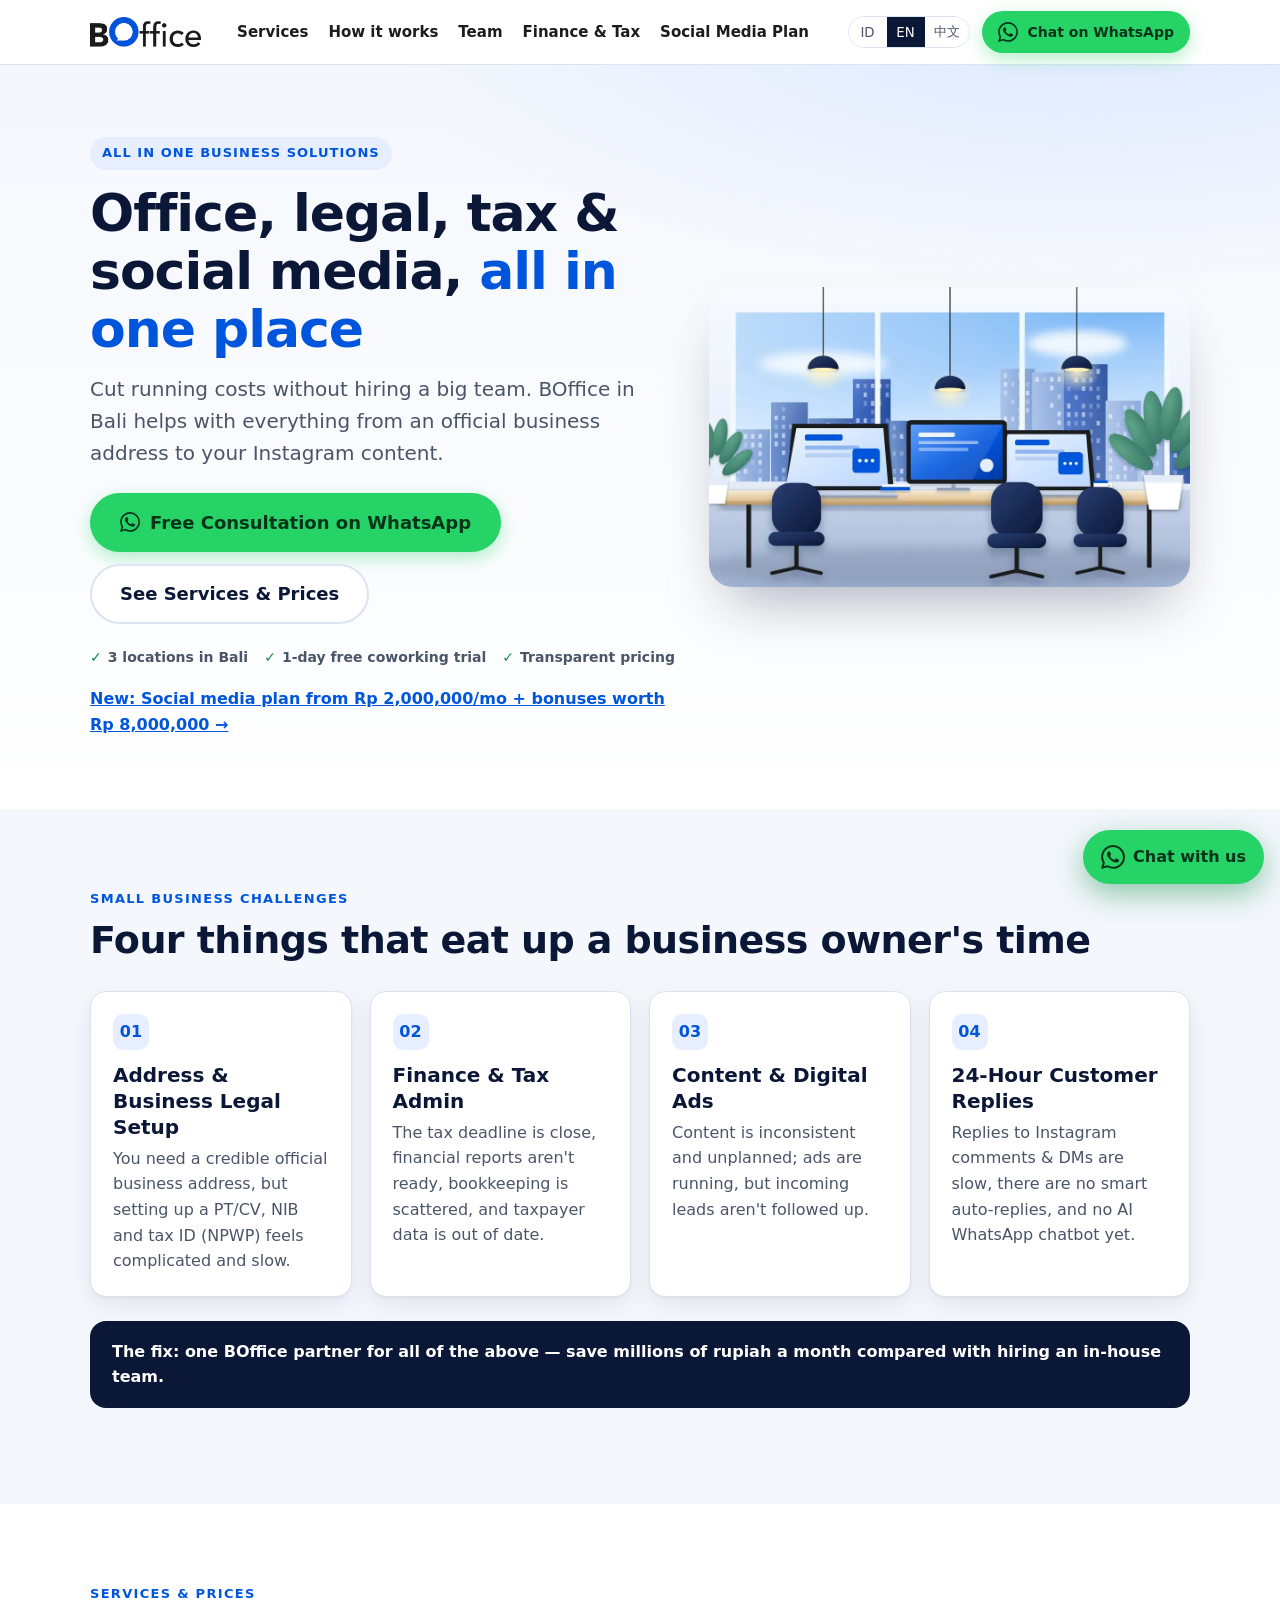
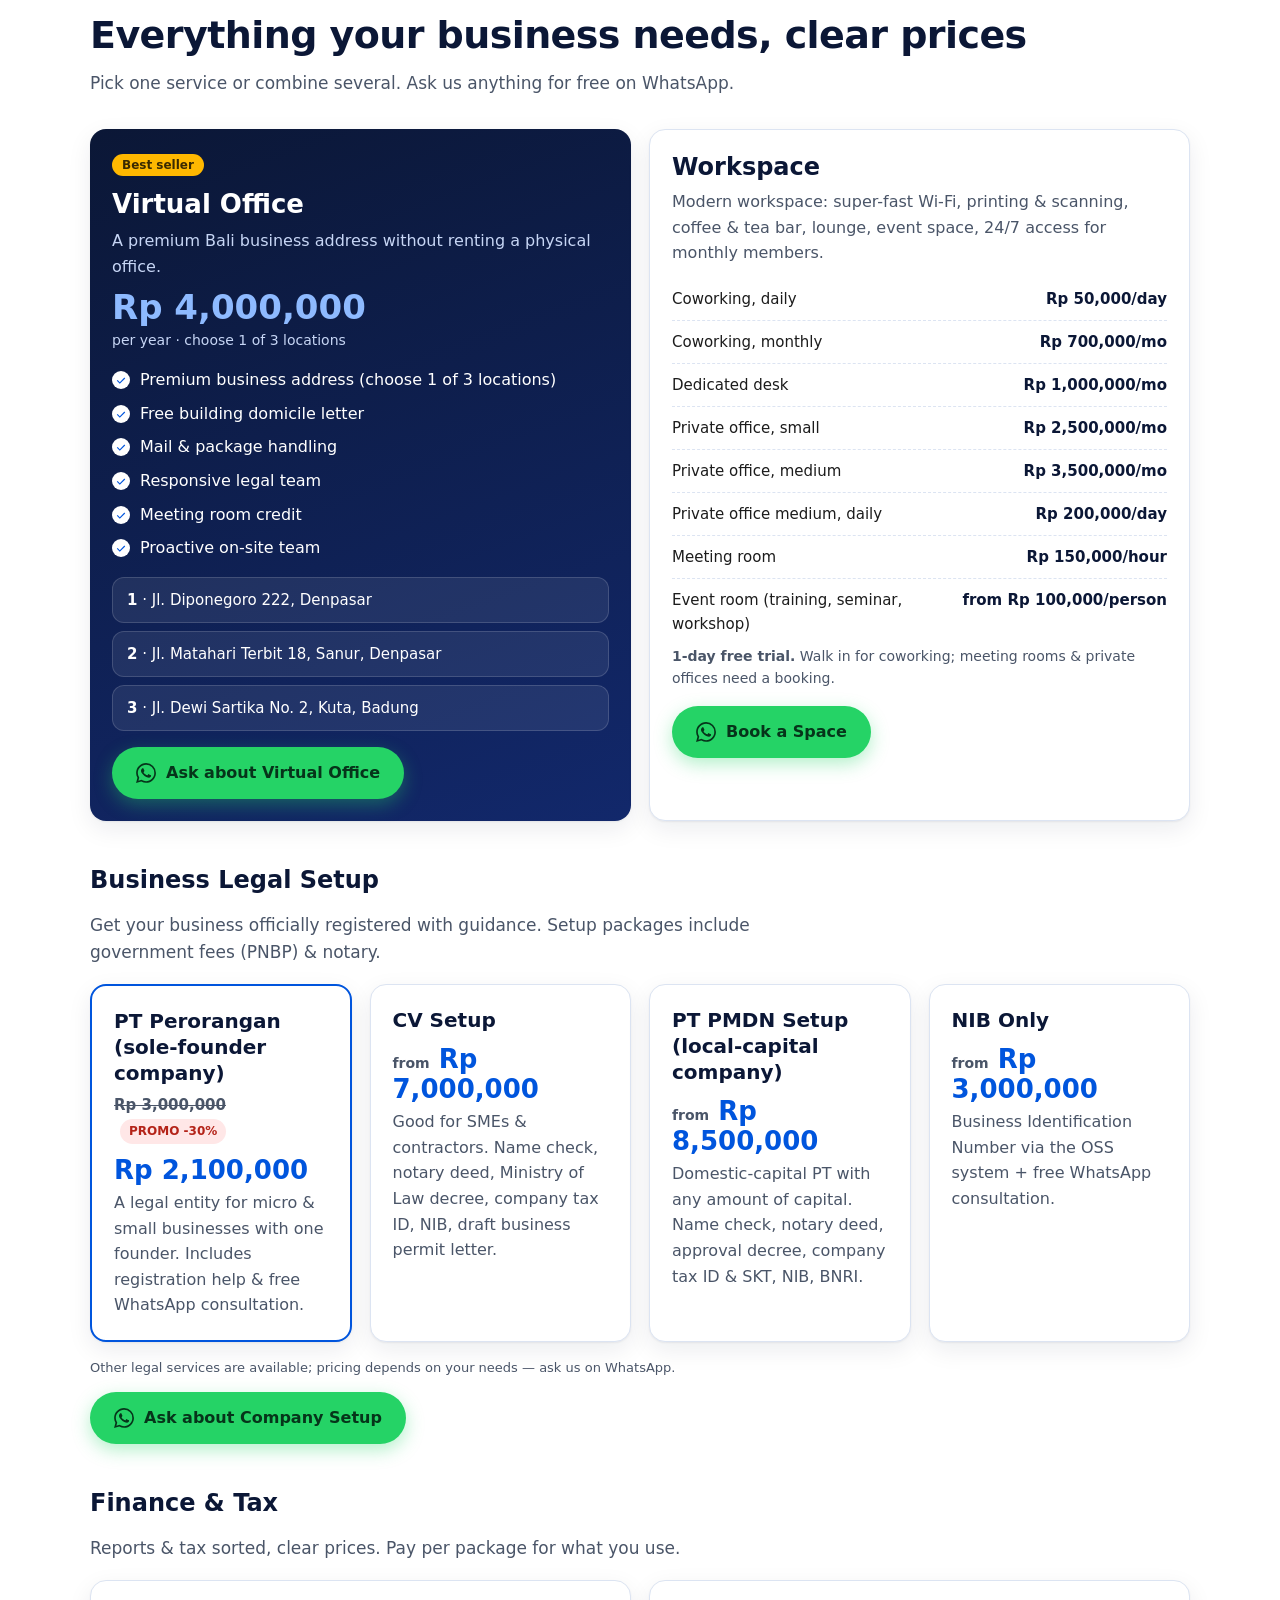
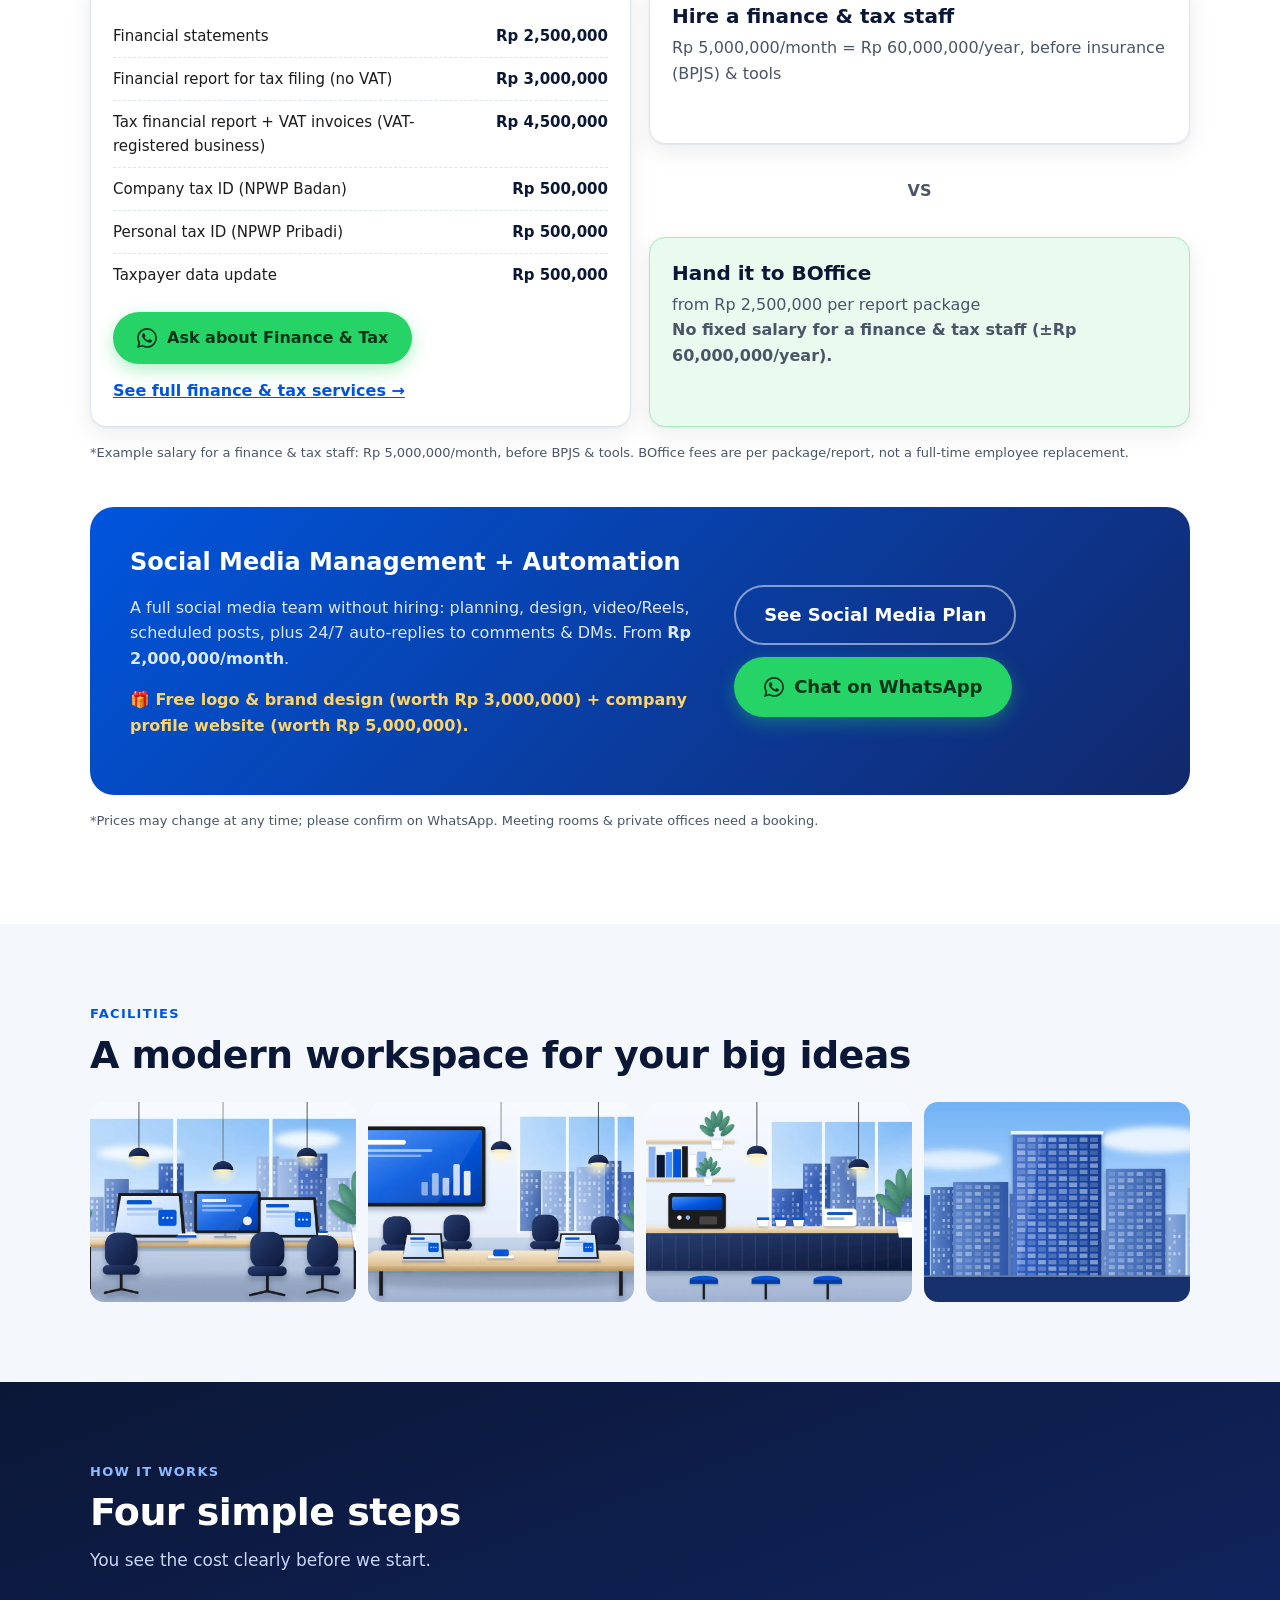
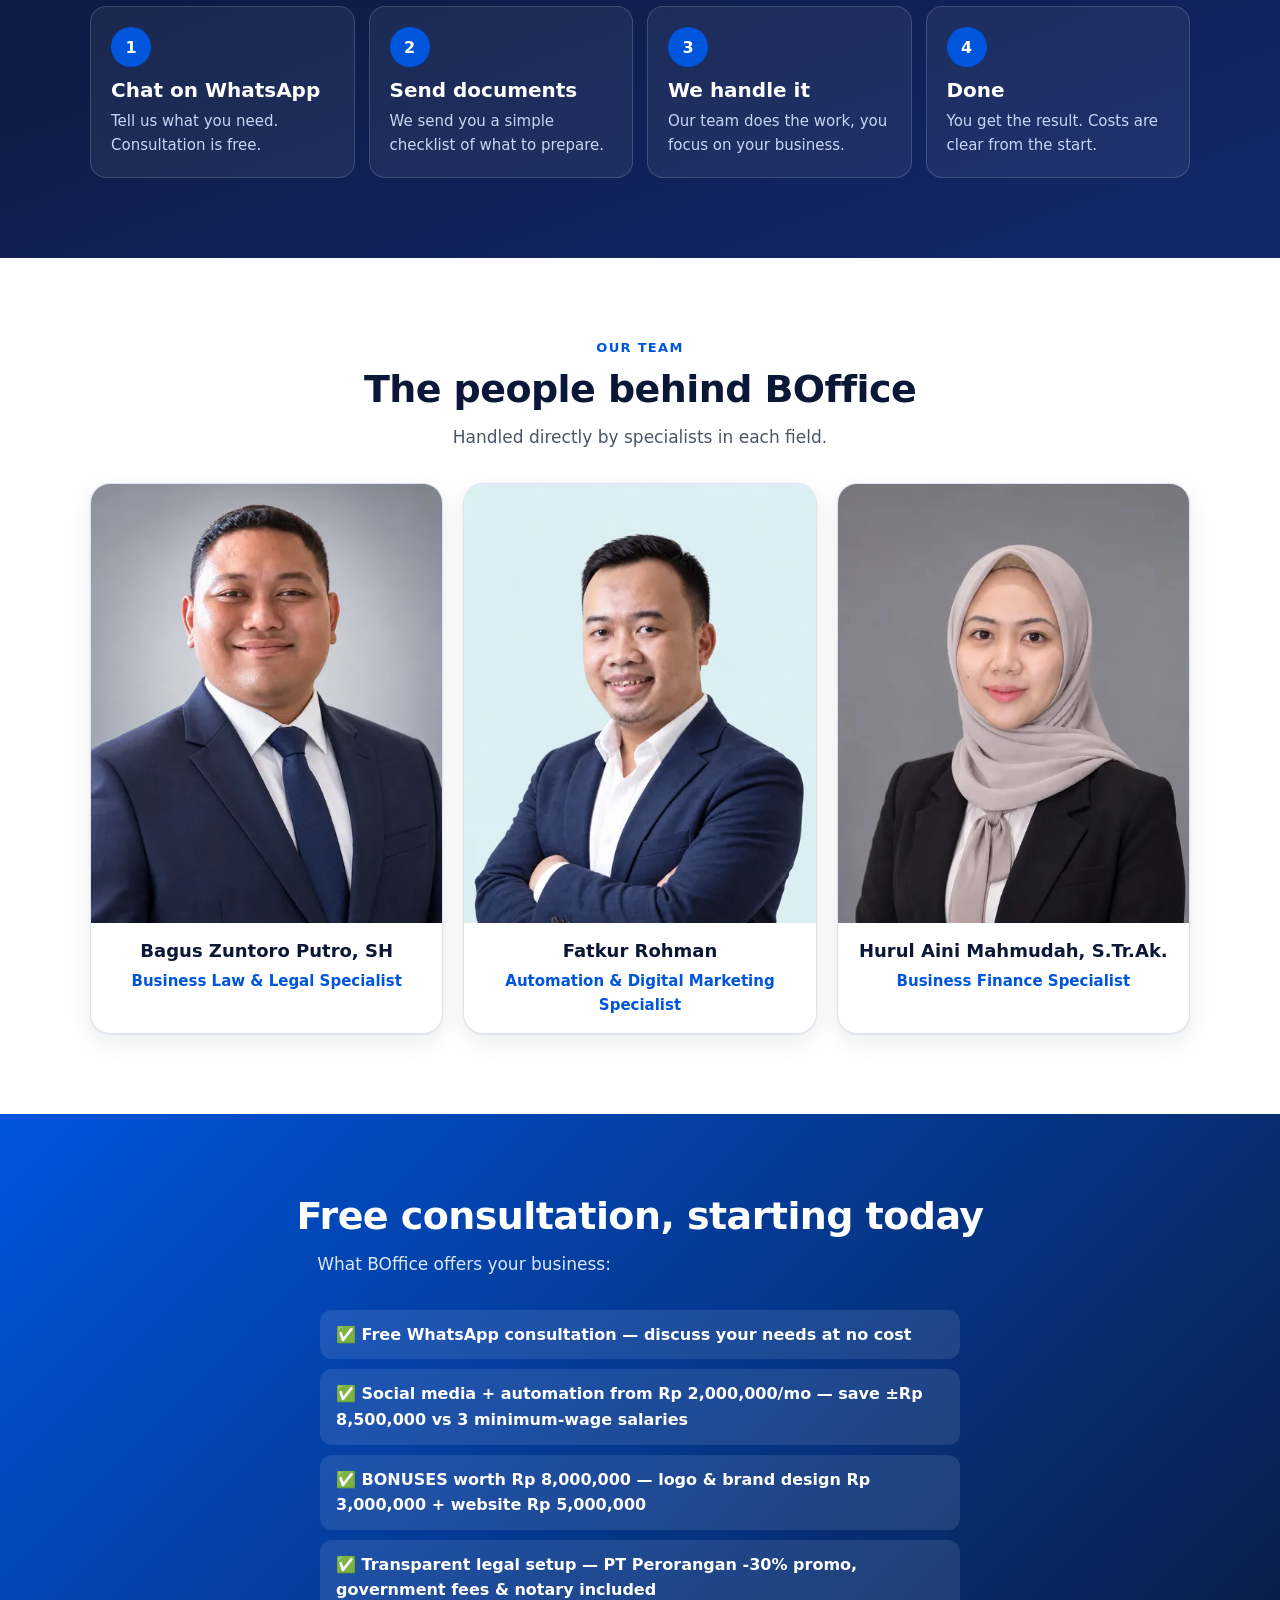
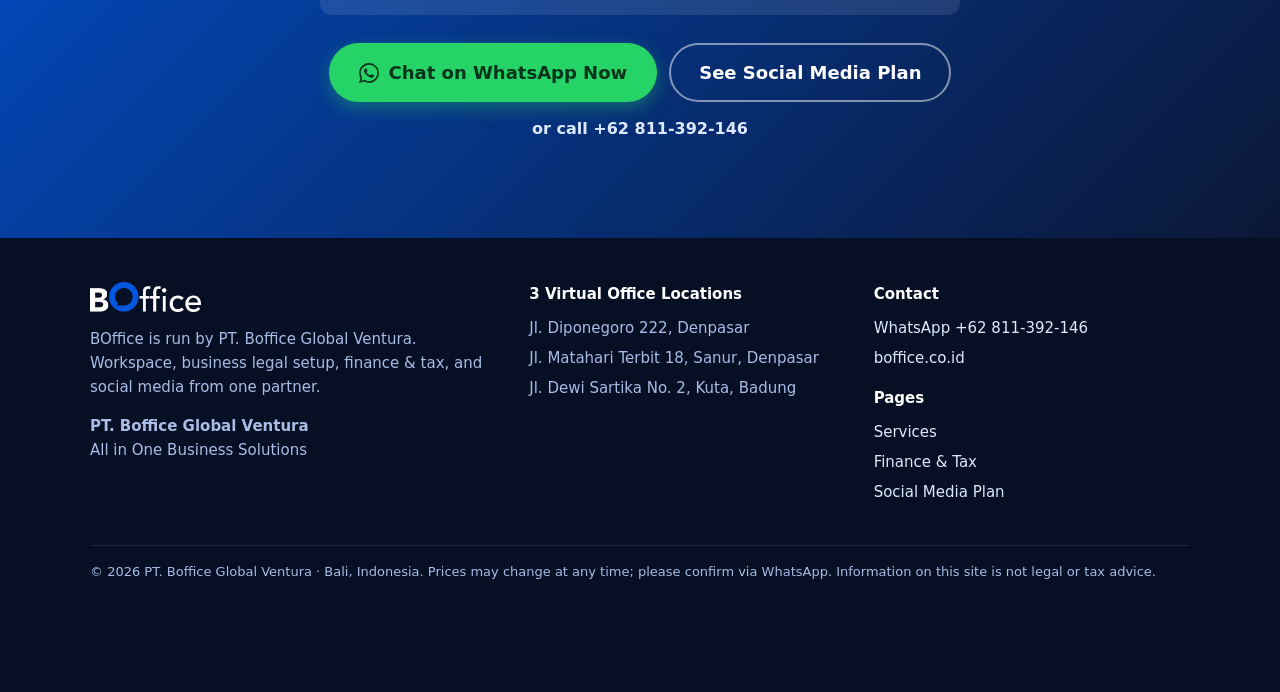
==== commit 2fb8b318: "Add Keuangan & Pajak landing page (ID/EN/ZH), nav links, gitignore" ====
--- a/index.html
+++ b/index.html
@@ -17,7 +17,7 @@
 <a class="skip" href="#main" data-i18n="skip">Langsung ke konten</a>
 <header class="hd"><div class="wrap">
 <a class="logo" href="index.html"><img src="assets/logo.webp" width="400" height="108" data-i18n-attr="alt:logo_alt" alt="Logo BOffice"></a>
-<nav class="nav" aria-label="Menu"><a href="#layanan" data-i18n="nav_services">Layanan</a><a href="#cara-kerja" data-i18n="nav_how">Cara Kerja</a><a href="#tim" data-i18n="nav_team">Tim</a><a href="sosmed.html" data-i18n="nav_sosmed">Paket Sosmed</a></nav><div class="sp"></div>
+<nav class="nav" aria-label="Menu"><a href="#layanan" data-i18n="nav_services">Layanan</a><a href="#cara-kerja" data-i18n="nav_how">Cara Kerja</a><a href="#tim" data-i18n="nav_team">Tim</a><a href="keuangan.html" data-i18n="nav_keu">Keuangan & Pajak</a><a href="sosmed.html" data-i18n="nav_sosmed">Paket Sosmed</a></nav><div class="sp"></div>
 <div class="lang" role="group" data-i18n-attr="aria-label:lang_label" aria-label="Pilih bahasa"><button type="button" data-lang="id" aria-pressed="false">ID</button><button type="button" data-lang="en" aria-pressed="false">EN</button><button type="button" data-lang="zh" aria-pressed="false" lang="zh-Hans">中文</button></div>
 <a class="btn btn-wa btn-sm" data-wa="wa_general" href="https://wa.me/62811392146?text=Halo%20BOffice%2C%20saya%20ingin%20konsultasi%20gratis%20tentang%20layanan%20BOffice." rel="noopener" target="_blank"><svg aria-hidden="true" focusable="false"><use href="#wa"/></svg><span data-i18n="wa_short">Chat WhatsApp</span></a>
 </div></header>
@@ -97,7 +97,7 @@
 <li><span data-i18n="fn4">NPWP Badan</span><b><span data-p="500000">Rp 500.000</span></b></li>
 <li><span data-i18n="fn5">NPWP Pribadi</span><b><span data-p="500000">Rp 500.000</span></b></li>
 <li><span data-i18n="fn6">Perubahan data wajib pajak</span><b><span data-p="500000">Rp 500.000</span></b></li>
-</ul><a class="btn btn-wa" data-wa="wa_fin" href="https://wa.me/62811392146?text=Halo%20BOffice%2C%20saya%20ingin%20konsultasi%20laporan%20keuangan%20%26%20pajak%20usaha%20saya." rel="noopener" target="_blank"><svg aria-hidden="true" focusable="false"><use href="#wa"/></svg><span data-i18n="fn_cta">Konsultasi Keuangan & Pajak</span></a></div>
+</ul><a class="btn btn-wa" data-wa="wa_fin" href="https://wa.me/62811392146?text=Halo%20BOffice%2C%20saya%20ingin%20konsultasi%20laporan%20keuangan%20%26%20pajak%20usaha%20saya." rel="noopener" target="_blank"><svg aria-hidden="true" focusable="false"><use href="#wa"/></svg><span data-i18n="fn_cta">Konsultasi Keuangan & Pajak</span></a><p style="margin:14px 0 0"><a href="keuangan.html" style="font-weight:700" data-i18n="fn_more">Lihat detail layanan keuangan & pajak →</a></p></div>
 <div class="vs">
 <div class="card bad"><h3 data-i18n="fn_vs_bad">Rekrut staff keuangan & pajak</h3><p data-i18n="fn_vs_bad_p">Rp 5.000.000/bulan = Rp 60.000.000/tahun, belum BPJS & tools</p></div>
 <div class="vsx" data-i18n="vs">VS</div>
@@ -149,7 +149,7 @@
 <div><img src="assets/logo_white.webp" width="400" height="108" loading="lazy" data-i18n-attr="alt:logo_alt" alt="Logo BOffice"><p data-i18n="ft_about">BOffice dikelola oleh PT. Boffice Global Ventura. Ruang kerja, legalitas, keuangan & pajak, hingga media sosial dalam satu mitra.</p><p><b>PT. Boffice Global Ventura</b><br><span data-i18n="tagline">All in One Business Solutions</span></p></div>
 <div><h4 data-i18n="ft_loc">3 Lokasi Virtual Office</h4><ul><li data-i18n="loc1">Jl. Diponegoro 222, Denpasar</li><li data-i18n="loc2">Jl. Matahari Terbit 18, Sanur, Denpasar</li><li data-i18n="loc3">Jl. Dewi Sartika No. 2, Kuta, Badung</li></ul></div>
 <div><h4 data-i18n="ft_contact">Kontak</h4><ul><li><a data-wa="wa_general" href="https://wa.me/62811392146?text=Halo%20BOffice%2C%20saya%20ingin%20konsultasi%20gratis%20tentang%20layanan%20BOffice." rel="noopener" target="_blank">WhatsApp +62 811-392-146</a></li><li><a href="https://boffice.co.id">boffice.co.id</a></li></ul>
-<h4 style="margin-top:16px" data-i18n="ft_links">Halaman</h4><ul><li><a href="index.html#layanan" data-i18n="nav_services">Layanan</a></li><li><a href="sosmed.html" data-i18n="nav_sosmed">Paket Sosmed</a></li></ul></div>
+<h4 style="margin-top:16px" data-i18n="ft_links">Halaman</h4><ul><li><a href="index.html#layanan" data-i18n="nav_services">Layanan</a></li><li><a href="keuangan.html" data-i18n="nav_keu">Keuangan & Pajak</a></li><li><a href="sosmed.html" data-i18n="nav_sosmed">Paket Sosmed</a></li></ul></div>
 <p class="copy" data-i18n="ft_copy">© 2026 PT. Boffice Global Ventura · Bali, Indonesia. Harga dapat berubah sewaktu-waktu; konsultasikan via WhatsApp. Informasi di situs ini bukan nasihat hukum atau pajak.</p>
 </div></footer>
 <a class="fab" data-wa="wa_general" href="https://wa.me/62811392146?text=Halo%20BOffice%2C%20saya%20ingin%20konsultasi%20gratis%20tentang%20layanan%20BOffice." rel="noopener" target="_blank" data-i18n-attr="aria-label:fab_aria" aria-label="Chat WhatsApp BOffice +62 811-392-146"><svg aria-hidden="true" focusable="false"><use href="#wa"/></svg><span data-i18n="fab">Chat Kami</span></a>
--- a/assets/styles.css
+++ b/assets/styles.css
@@ -156,3 +156,51 @@
 @media(max-width:420px){.fab span{display:none}.fab{padding:15px}}
 @media(prefers-reduced-motion:reduce){html{scroll-behavior:auto}.btn{transition:none}}
 .feat .vs{grid-template-columns:1fr}.feat .vs .vsx{padding:2px 0}
+/* keuangan page */
+@media(min-width:900px) and (max-width:1080px){.hd .btn-wa{display:none}.nav{gap:16px;margin-left:16px}}
+.khero{position:relative}
+.kexp{position:absolute;left:-12px;bottom:-22px;display:flex;align-items:center;gap:12px;background:#fff;border:1px solid var(--line);border-radius:18px;padding:10px 16px 10px 10px;box-shadow:0 18px 40px -16px rgba(11,23,54,.35);max-width:calc(100% - 12px)}
+.kexp img{width:56px;height:56px;border-radius:50%;object-fit:cover;object-position:top;flex:none;background:#DCE8FF}
+.kexp div{display:grid;line-height:1.3}.kexp small{color:var(--mut);font-size:12px;font-weight:600}.kexp b{color:var(--n);font-size:15px}.kexp span{color:var(--b);font-size:13px;font-weight:600}
+@media(max-width:899px){.kexp{left:12px}}
+.ksvc{display:grid;gap:14px}
+@media(min-width:760px){.ksvc{grid-template-columns:repeat(2,1fr)}}
+.ksv{display:flex;gap:16px;align-items:flex-start}
+.kic{flex:none;width:52px;height:52px;border-radius:14px;display:grid;place-items:center;font-size:26px;background:linear-gradient(160deg,#EAF1FF,#D4E3FF);box-shadow:inset 0 -3px 0 rgba(0,85,221,.12),0 6px 14px -6px rgba(0,85,221,.35)}
+.ksv h3{font-size:18px}.ksv p{font-size:15px}
+.kx{display:grid;gap:32px;align-items:center}
+@media(min-width:900px){.kx{grid-template-columns:.8fr 1.2fr}}
+.kx-img{position:relative;border-radius:24px;overflow:hidden;box-shadow:0 30px 60px -24px rgba(11,23,54,.4);max-width:420px;margin:0 auto;width:100%}
+.kx-img img{width:100%;aspect-ratio:4/5;object-fit:cover;background:#DCE8FF}
+.kx-cap{position:absolute;left:12px;right:12px;bottom:12px;background:rgba(255,255,255,.95);border-radius:14px;padding:12px 14px;display:grid;line-height:1.35}
+.kx-cap b{color:var(--n)}.kx-cap span{color:var(--b);font-weight:600;font-size:14px}
+.kmini{display:flex;flex-wrap:wrap;gap:12px;margin-top:22px}
+.kmini>div{display:flex;align-items:center;gap:10px;background:#fff;border:1px solid var(--line);border-radius:14px;padding:8px 14px 8px 8px}
+.kmini img{width:44px;height:44px;border-radius:50%;object-fit:cover;object-position:top}
+.kmini p{margin:0;display:grid;line-height:1.3;font-size:14px}.kmini b{color:var(--n)}.kmini span{color:var(--mut);font-size:13px}
+.pks{display:grid;gap:18px;align-items:stretch}
+@media(min-width:900px){.pks{grid-template-columns:repeat(3,1fr)}}
+.pk{position:relative;display:flex;flex-direction:column;padding:26px}
+.pk .ticks{flex:1;margin-bottom:6px}
+.pk-n{font-size:24px}
+.pk-fit{font-size:15px}.pk-fit b{color:var(--n)}
+.pk-hl{border:2px solid var(--b);box-shadow:0 24px 50px -20px rgba(0,85,221,.45)}
+@media(min-width:900px){.pk-hl{transform:translateY(-8px)}}
+.pk-tag{position:absolute;top:-13px;left:22px;background:#FFB800;color:#3A2A00;font-weight:800;font-size:12px;padding:4px 12px;border-radius:999px}
+.pk-btn{width:100%}
+.kcross{display:flex;justify-content:space-between;align-items:center;gap:16px;padding:22px 24px;border-radius:20px;text-decoration:none;background:var(--bg);border:1px solid var(--line);color:var(--ink);transition:transform .15s}
+.kcross:hover{transform:translateY(-2px)}
+.kcross div{display:grid;gap:4px}.kcross b{color:var(--n);font-size:18px}.kcross span{color:var(--mut);font-size:15px}
+.kcross em{font-style:normal;font-weight:700;color:var(--b);white-space:nowrap}
+.kcross-d{background:linear-gradient(135deg,#0055DD,#12286B);border:0}.kcross-d b,.kcross-d em{color:#fff}.kcross-d span{color:#DCE8FF}
+@media(max-width:560px){.kcross{flex-direction:column;align-items:flex-start}}
+.kfaq{display:grid;gap:24px}
+@media(min-width:900px){.kfaq{grid-template-columns:.8fr 1.6fr;align-items:start}}
+.qa{background:#fff;border:1px solid var(--line);border-radius:14px;margin-bottom:10px;box-shadow:var(--sh)}
+.qa summary{cursor:pointer;list-style:none;padding:16px 48px 16px 18px;font-weight:700;color:var(--n);position:relative}
+.qa summary::-webkit-details-marker{display:none}
+.qa summary::after{content:"+";position:absolute;right:18px;top:50%;transform:translateY(-50%);width:26px;height:26px;border-radius:50%;background:#E6EEFF;color:var(--b);display:grid;place-items:center;font-weight:800}
+.qa[open] summary::after{content:"–"}
+.qa p{margin:0;padding:0 18px 16px;color:var(--mut)}
+.ctas>.btn{max-width:100%}.btn span{min-width:0}
+.btn svg{width:20px;height:20px;flex:none}
